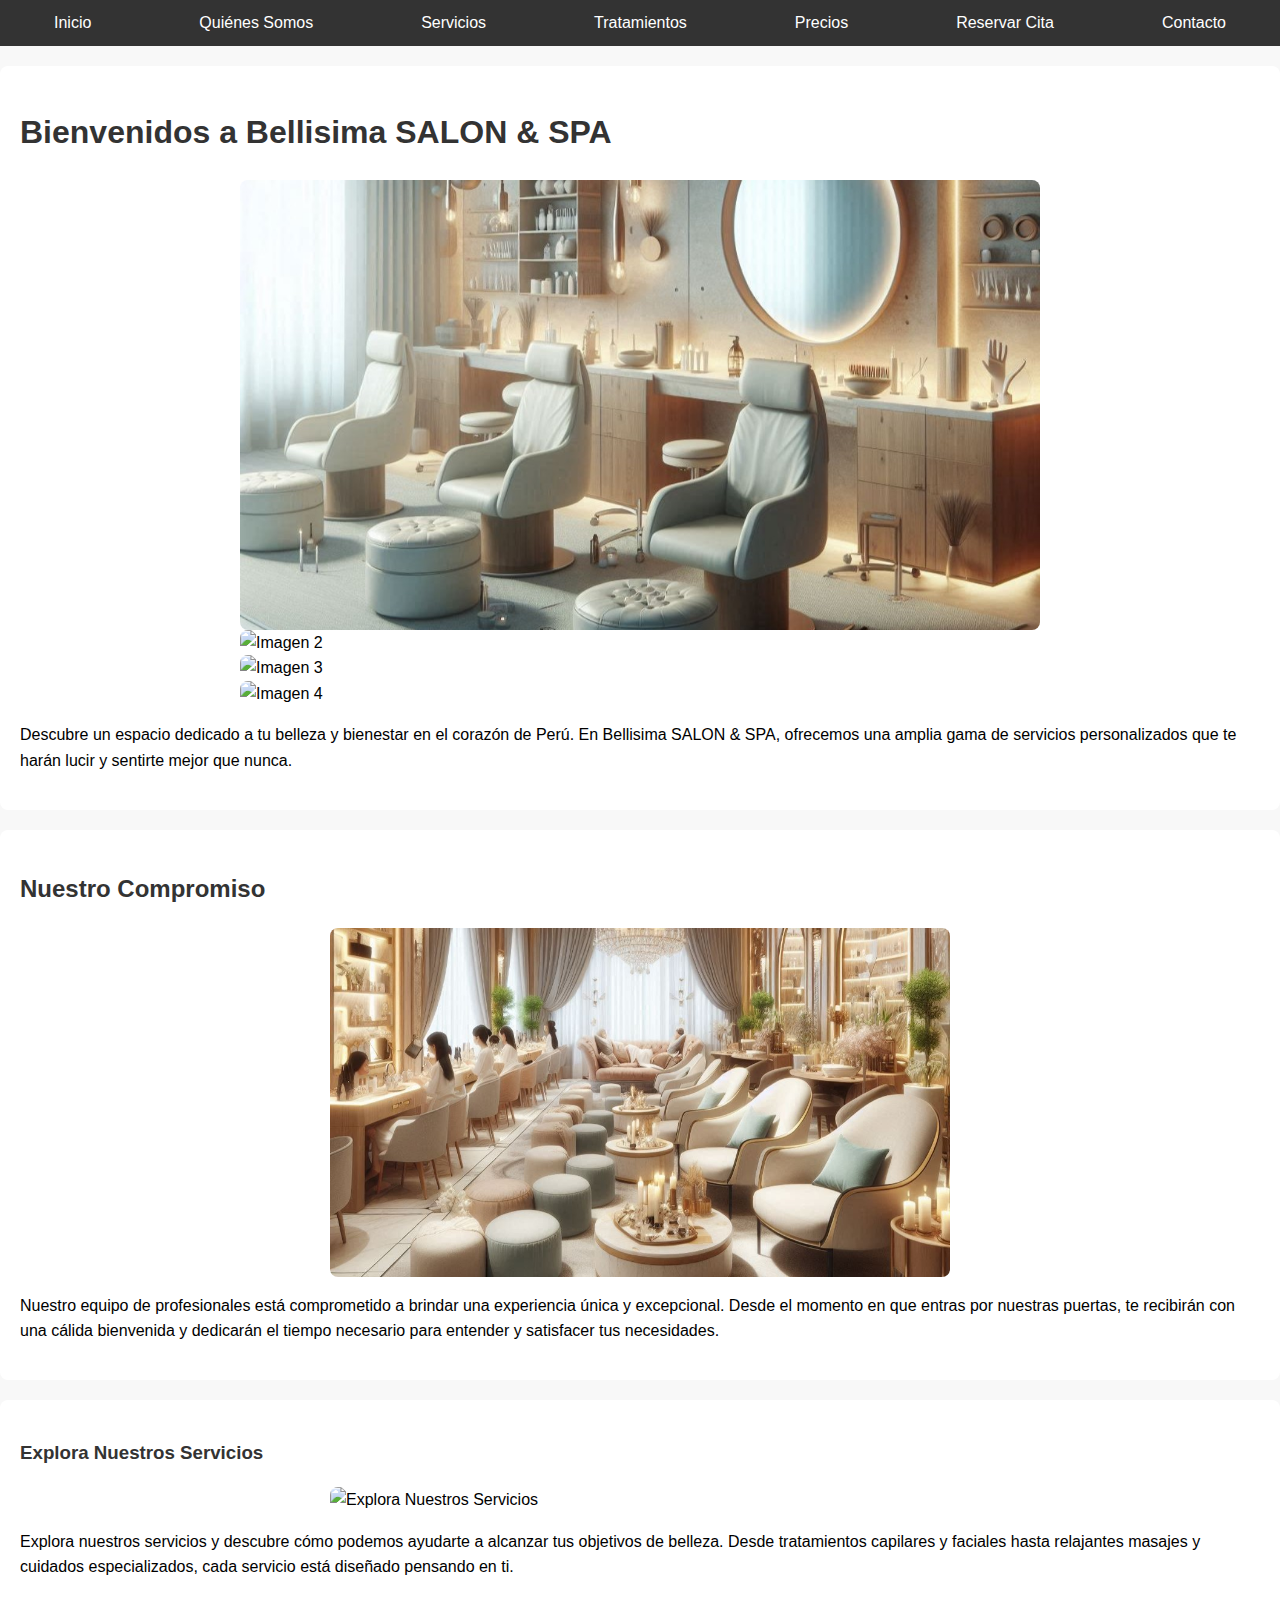
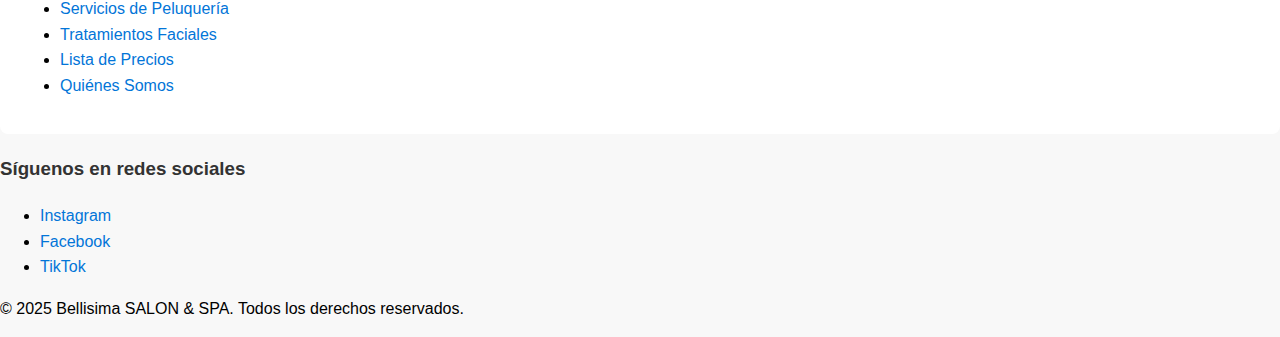
==== index.html @ 860e4c77 "Ajustes" ====
<!DOCTYPE html>
<html lang="es">
<head>
    <meta charset="UTF-8">
    <meta name="viewport" content="width=device-width, initial-scale=1.0">
    <title>Bienvenida - Bellisima SALON & SPA</title>
    <link rel="stylesheet" href="styles/style.css">
    <!-- Slick Carousel CSS -->
    <link rel="stylesheet" type="text/css" href="https://cdnjs.cloudflare.com/ajax/libs/slick-carousel/1.8.1/slick.min.css"/>
    <link rel="stylesheet" type="text/css" href="https://cdnjs.cloudflare.com/ajax/libs/slick-carousel/1.8.1/slick-theme.min.css"/>
</head>
<body>
    <!-- Botón al inicio -->
    <button onclick="topFunction()" id="topButton">&#8679; Volver al inicio</button>

    <!-- Navegación -->
    <nav>
        <ul>
            <li><a href="inicio.html">Inicio</a></li>
            <li><a href="nosotros.html">Quiénes Somos</a></li>
            <li><a href="servicios.html">Servicios</a></li>
            <li><a href="tratamientos.html">Tratamientos</a></li>
            <li><a href="precios.html">Precios</a></li>
            <li><a href="citas.html">Reservar Cita</a></li>
            <li><a href="contacto.html">Contacto</a></li>
        </ul>
    </nav>

    <!-- Sección de bienvenida -->
    <section id="bienvenida">
        <h1>Bienvenidos a Bellisima SALON & SPA</h1>
        <div class="carousel">
            <div><img src="images/carrusel1.jpg" alt="Imagen 1"></div>
            <div><img src="images/carrusel2.jpg" alt="Imagen 2"></div>
            <div><img src="images/carrusel3.jpg" alt="Imagen 3"></div>
            <div><img src="images/carrusel4.jpg" alt="Imagen 4"></div>
        </div>
        <p>Descubre un espacio dedicado a tu belleza y bienestar en el corazón de Perú. En Bellisima SALON & SPA, ofrecemos una amplia gama de servicios personalizados que te harán lucir y sentirte mejor que nunca.</p>
    </section>

    <!-- Sección de presentación -->
    <section id="presentacion">
        <h2>Nuestro Compromiso</h2>
        <img src="images/presentacion.jpg" alt="Compromiso Bellisima SALON & SPA">
        <p>Nuestro equipo de profesionales está comprometido a brindar una experiencia única y excepcional. Desde el momento en que entras por nuestras puertas, te recibirán con una cálida bienvenida y dedicarán el tiempo necesario para entender y satisfacer tus necesidades.</p>
    </section>

    <!-- Sección de exploración -->
    <section id="exploracion">
        <h3>Explora Nuestros Servicios</h3>
        <img src="/images/exploracion.jpg" alt="Explora Nuestros Servicios">
        <p>Explora nuestros servicios y descubre cómo podemos ayudarte a alcanzar tus objetivos de belleza. Desde tratamientos capilares y faciales hasta relajantes masajes y cuidados especializados, cada servicio está diseñado pensando en ti.</p>
        <ul>
            <li><a href="servicios.html">Servicios de Peluquería</a></li>
            <li><a href="tratamientos.html">Tratamientos Faciales</a></li>
            <li><a href="precios.html">Lista de Precios</a></li>
            <li><a href="nosotros.html">Quiénes Somos</a></li>
        </ul>
    </section>

    <!-- Pie de página -->
    <footer>
        <h3>Síguenos en redes sociales</h3>
        <ul>
            <li><a href="#">Instagram</a></li>
            <li><a href="#">Facebook</a></li>
            <li><a href="#">TikTok</a></li>
        </ul>
        <p>&copy; 2025 Bellisima SALON & SPA. Todos los derechos reservados.</p>
    </footer>

    <!-- Slick Carousel JavaScript -->
    <script src="https://cdnjs.cloudflare.com/ajax/libs/jquery/3.6.0/jquery.min.js"></script>
    <script src="https://cdnjs.cloudflare.com/ajax/libs/slick-carousel/1.8.1/slick.min.js"></script>

    <script>
        $(document).ready(function(){
            $('.carousel').slick({
                autoplay: true,
                autoplaySpeed: 2000,
                dots: true,
            });
        });
        
        // Función para volver al inicio
        var topButton = document.getElementById("topButton");

        window.onscroll = function() {scrollFunction()};

        function scrollFunction() {
            if (document.body.scrollTop > 500 || document.documentElement.scrollTop > 500) {
                topButton.style.display = "block";
            } else {
                topButton.style.display = "none";
            }
        }

        function topFunction() {
            document.body.scrollTop = 0;
            document.documentElement.scrollTop = 0;
        }
    </script>
</body>
</html>
---- styles/style.css ----
/* Estilos básicos */
body {
    font-family: Arial, sans-serif;
    line-height: 1.6;
    margin: 0;
    padding: 0;
    background: #f8f8f8;
}

h1, h2, h3 {
    color: #333;
}

a {
    color: #0275d8;
    text-decoration: none;
}

a:hover {
    text-decoration: underline;
}

nav ul {
    list-style: none;
    padding: 0;
    margin: 0;
    display: flex;
    justify-content: space-around;
    background: #333;
    color: #fff;
}

nav ul li {
    padding: 10px;
}

nav ul li a {
    color: #fff;
}

/* Estilos para las secciones */
section {
    padding: 20px;
    margin: 20px 0;
    background: #fff;
    border-radius: 8px;
}

/* Estilos para las imágenes */
section img {
    width: 100%;
    height: auto;
    border-radius: 8px;
    display: block;
    margin-left: auto;
    margin-right: auto;
}

/* Estilos para botones */
button {
    background: #0275d8;
    color: #fff;
    border: none;
    padding: 10px 20px;
    border-radius: 5px;
    cursor: pointer;
}

button:hover {
    background: #025aa5;
}

/* Botón para volver al inicio */
#topButton {
    display: none;
    position: fixed;
    bottom: 30px;
    right: 30px;
    z-index: 99;
    font-size: 18px;
    border: none;
    outline: none;
    background-color: #333;
    color: white;
    cursor: pointer;
    padding: 15px;
    border-radius: 4px;
}

.carousel img {
    max-width: 800px; 
    width: 100%;
    height: auto;
    display: block;
    margin-left: auto;
    margin-right: auto;
}


img {
    max-width: 50%;
    height: auto;
    height: auto;
    display: block;
    margin-left: auto;
    margin-right: auto;
}


/* Responsivo */
@media (max-width: 768px) {
    nav ul {
        flex-direction: column;
        text-align: center;
    }

    section {
        padding: 10px;
    }

    .img-pequena {
        width: 100%; 
        max-width: 300px; 
        height: auto;
        display: block;
        margin-left: auto;
        margin-right: auto;
    }    
    .img-mediana {
        width: 100%; 
        max-width: 500px; 
        height: auto;
        display: block;
        margin-left: auto;
        margin-right: auto;
    }
    
    .img-grande {
        width: 100%; 
        max-width: 800px; 
        display: block;
        margin-left: auto;
        margin-right: auto;
    }
    
}
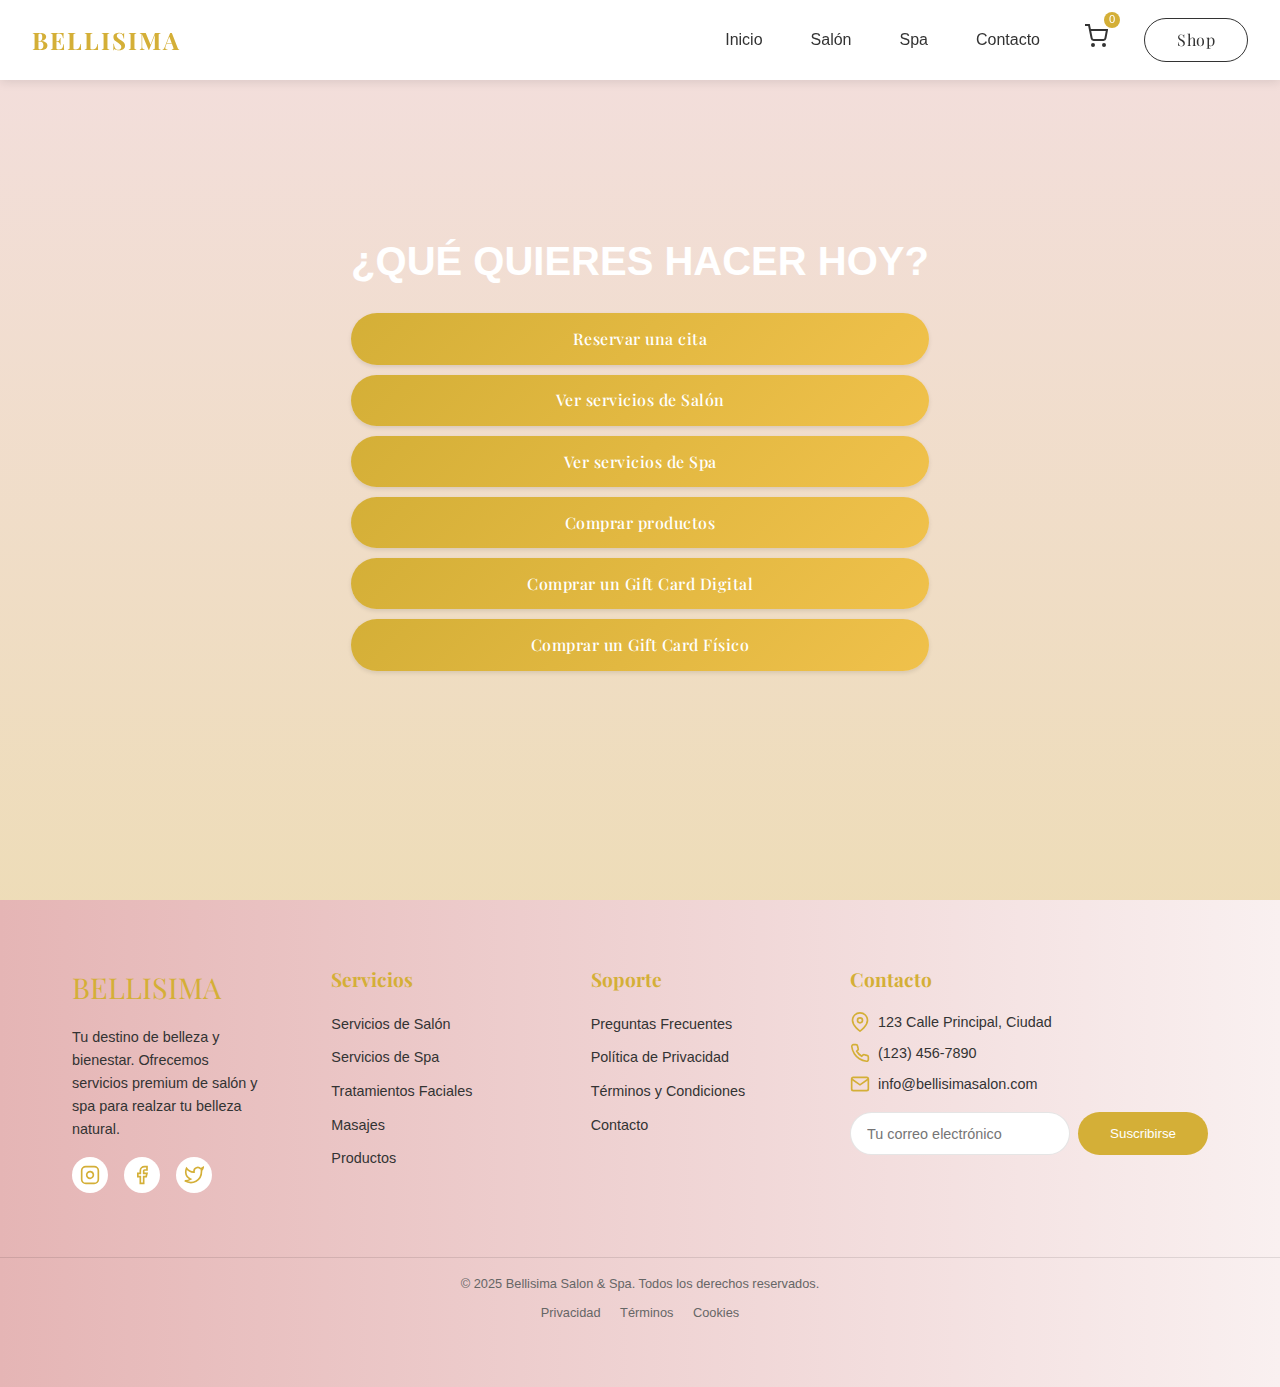
==== commit b354c00f: "Actualizacion y Estilos" ====
--- a/index.html
+++ b/index.html
@@ -3,102 +3,236 @@
 <head>
     <meta charset="UTF-8">
     <meta name="viewport" content="width=device-width, initial-scale=1.0">
-    <title>Bienvenida - Bellisima SALON & SPA</title>
-    <link rel="stylesheet" href="styles/style.css">
-    <!-- Slick Carousel CSS -->
-    <link rel="stylesheet" type="text/css" href="https://cdnjs.cloudflare.com/ajax/libs/slick-carousel/1.8.1/slick.min.css"/>
-    <link rel="stylesheet" type="text/css" href="https://cdnjs.cloudflare.com/ajax/libs/slick-carousel/1.8.1/slick-theme.min.css"/>
+    <meta name="description" content="Bellisima Salon & Spa - Tu destino de belleza y relajación. Servicios de peluquería, tratamientos faciales, masajes y más.">
+    <meta name="keywords" content="salon, spa, belleza, peluquería, masajes, tratamientos faciales, bienestar">
+    <meta name="author" content="Bellisima Salon & Spa">
+    
+    <title>Bellisima SALON & SPA - Tu destino de belleza y bienestar</title>
+    
+    <!-- Precargar fuentes críticas -->
+    <link rel="preconnect" href="https://fonts.googleapis.com">
+    <link rel="preconnect" href="https://fonts.gstatic.com" crossorigin>
+    <link href="https://fonts.googleapis.com/css2?family=Playfair+Display:wght@400;500;700&display=swap" rel="stylesheet">
+    
+    <!-- Favicon -->
+    <link rel="icon" type="image/png" sizes="32x32" href="assets/images/favicon-32x32.png">
+    <link rel="icon" type="image/png" sizes="16x16" href="assets/images/favicon-16x16.png">
+    
+    <!-- Estilos principales -->
+    <link rel="stylesheet" href="css/main.css">
+    
+    <!-- Estilos de componentes -->
+    <link rel="stylesheet" href="css/components/navigation.css">
+    <link rel="stylesheet" href="css/components/buttons.css">
+    <link rel="stylesheet" href="css/components/cards.css">
+    <link rel="stylesheet" href="css/components/footer.css">
+    
+    <!-- Open Graph tags para redes sociales -->
+    <meta property="og:title" content="Bellisima SALON & SPA">
+    <meta property="og:description" content="Tu destino de belleza y relajación. Servicios premium de salón y spa.">
+    <meta property="og:image" content="assets/images/og-image.jpg">
+    <meta property="og:url" content="https://bellisimasalon.com">
 </head>
+
 <body>
-    <!-- Botón al inicio -->
-    <button onclick="topFunction()" id="topButton">&#8679; Volver al inicio</button>
-
-    <!-- Navegación -->
-    <nav>
-        <ul>
-            <li><a href="inicio.html">Inicio</a></li>
-            <li><a href="nosotros.html">Quiénes Somos</a></li>
-            <li><a href="servicios.html">Servicios</a></li>
-            <li><a href="tratamientos.html">Tratamientos</a></li>
-            <li><a href="precios.html">Precios</a></li>
-            <li><a href="citas.html">Reservar Cita</a></li>
-            <li><a href="contacto.html">Contacto</a></li>
-        </ul>
-    </nav>
-
-    <!-- Sección de bienvenida -->
-    <section id="bienvenida">
-        <h1>Bienvenidos a Bellisima SALON & SPA</h1>
-        <div class="carousel">
-            <div><img src="images/carrusel1.jpg" alt="Imagen 1"></div>
-            <div><img src="images/carrusel2.jpg" alt="Imagen 2"></div>
-            <div><img src="images/carrusel3.jpg" alt="Imagen 3"></div>
-            <div><img src="images/carrusel4.jpg" alt="Imagen 4"></div>
-        </div>
-        <p>Descubre un espacio dedicado a tu belleza y bienestar en el corazón de Perú. En Bellisima SALON & SPA, ofrecemos una amplia gama de servicios personalizados que te harán lucir y sentirte mejor que nunca.</p>
-    </section>
-
-    <!-- Sección de presentación -->
-    <section id="presentacion">
-        <h2>Nuestro Compromiso</h2>
-        <img src="images/presentacion.jpg" alt="Compromiso Bellisima SALON & SPA">
-        <p>Nuestro equipo de profesionales está comprometido a brindar una experiencia única y excepcional. Desde el momento en que entras por nuestras puertas, te recibirán con una cálida bienvenida y dedicarán el tiempo necesario para entender y satisfacer tus necesidades.</p>
-    </section>
-
-    <!-- Sección de exploración -->
-    <section id="exploracion">
-        <h3>Explora Nuestros Servicios</h3>
-        <img src="/images/exploracion.jpg" alt="Explora Nuestros Servicios">
-        <p>Explora nuestros servicios y descubre cómo podemos ayudarte a alcanzar tus objetivos de belleza. Desde tratamientos capilares y faciales hasta relajantes masajes y cuidados especializados, cada servicio está diseñado pensando en ti.</p>
-        <ul>
-            <li><a href="servicios.html">Servicios de Peluquería</a></li>
-            <li><a href="tratamientos.html">Tratamientos Faciales</a></li>
-            <li><a href="precios.html">Lista de Precios</a></li>
-            <li><a href="nosotros.html">Quiénes Somos</a></li>
-        </ul>
-    </section>
-
-    <!-- Pie de página -->
-    <footer>
-        <h3>Síguenos en redes sociales</h3>
-        <ul>
-            <li><a href="#">Instagram</a></li>
-            <li><a href="#">Facebook</a></li>
-            <li><a href="#">TikTok</a></li>
-        </ul>
-        <p>&copy; 2025 Bellisima SALON & SPA. Todos los derechos reservados.</p>
+    <!-- Header y Navegación -->
+    <header>
+        <nav class="nav" aria-label="Navegación principal">
+            <a href="assets/img/logo.jpg" class="logo" aria-label="Bellisima - Ir al inicio">BELLISIMA</a>
+            
+            <!-- Navegación Desktop -->
+            <div class="desktop-nav">
+                <div class="nav-links">
+                    <a href="inicio.html" aria-current="page">Inicio</a>
+                    <a href="salon.html">Salón</a>
+                    <a href="spa.html">Spa</a>
+                    <a href="contacto.html">Contacto</a>
+                </div>
+                
+                <!-- Carrito -->
+                <div class="cart-icon" role="button" aria-label="Carrito de compras">
+                    <svg width="24" height="24" viewBox="0 0 24 24" fill="none" stroke="currentColor" stroke-width="2" aria-hidden="true">
+                        <path d="M9 20a1 1 0 1 0 0 2 1 1 0 0 0 0-2zM20 20a1 1 0 1 0 0 2 1 1 0 0 0 0-2z"></path>
+                        <path d="M1 1h4l2.68 13.39a2 2 0 0 0 2 1.61h9.72a2 2 0 0 0 2-1.61L23 6H6"></path>
+                    </svg>
+                    <span class="cart-badge" aria-label="Cantidad de items en el carrito">0</span>
+                </div>
+                <a href="#" class="shop-button">Shop</a>
+            </div>
+
+            <!-- Navegación Mobile -->
+            <div class="cart-container">
+                <div class="cart-icon" role="button" aria-label="Carrito de compras móvil">
+                    <svg width="24" height="24" viewBox="0 0 24 24" fill="none" stroke="currentColor" stroke-width="2" aria-hidden="true">
+                        <path d="M9 20a1 1 0 1 0 0 2 1 1 0 0 0 0-2zM20 20a1 1 0 1 0 0 2 1 1 0 0 0 0-2z"></path>
+                        <path d="M1 1h4l2.68 13.39a2 2 0 0 0 2 1.61h9.72a2 2 0 0 0 2-1.61L23 6H6"></path>
+                    </svg>
+                    <span class="cart-badge" aria-label="Cantidad de items en el carrito móvil">0</span>
+                </div>
+                <button class="menu-toggle" aria-label="Abrir menú de navegación">
+                    <svg width="24" height="24" viewBox="0 0 24 24" fill="none" stroke="currentColor" stroke-width="2" aria-hidden="true">
+                        <line x1="3" y1="12" x2="21" y2="12"></line>
+                        <line x1="3" y1="6" x2="21" y2="6"></line>
+                        <line x1="3" y1="18" x2="21" y2="18"></line>
+                    </svg>
+                </button>
+            </div>
+        </nav>
+    </header>
+
+    <!-- Menú lateral móvil -->
+    <aside class="sidebar" aria-label="Menú móvil">
+        <div class="sidebar-header">
+            <a href="assets/img/logo.jpg" class="logo" aria-label="Bellisima - Ir al inicio">BELLISIMA</a>
+            <button class="close-button" aria-label="Cerrar menú">×</button>
+        </div>
+        <div class="sidebar-links">
+            <a href="inicio.html" class="active">Inicio</a>
+            <a href="salon.html">Salón</a>
+            <a href="spa.html">Spa</a>
+            <a href="contacto.html">Contacto</a>
+            <a href="#" class="shop-button">Shop</a>
+        </div>
+        <div class="legal-links">
+            <a href="#" rel="nofollow">Términos y condiciones</a>
+            <a href="#" rel="nofollow">Política de privacidad</a>
+        </div>
+    </aside>
+
+    <!-- Overlay para menú móvil -->
+    <div class="overlay" aria-hidden="true"></div>
+
+    <!-- Sección Hero con Video -->
+    <div class="hero" aria-label="Sección principal">
+                <video autoplay muted loop playsinline aria-hidden="true">
+                <source src="assets/videos/background.mp4" type="video/mp4">
+                <source src="assets/videos/background.mp4" type="video/webm">
+                <!-- Mensaje de fallback -->
+                <p>Tu navegador no soporta videos HTML5.</p>
+            </video>
+            
+            <div class="hero-content">
+                <h1 class="hero-title">¿QUÉ QUIERES HACER HOY?</h1>
+                <div class="action-buttons">
+                    <a href="citas.html" class="action-button">Reservar una cita</a>
+                    <a href="servicios.html" class="action-button">Ver servicios de Salón</a>
+                    <a href="servicios.html" class="action-button">Ver servicios de Spa</a>
+                    <a href="#" class="action-button">Comprar productos</a>
+                    <a href="#" class="action-button">Comprar un Gift Card Digital</a>
+                    <a href="#" class="action-button">Comprar un Gift Card Físico</a>
+                </div>
+            </div>
+    </div>
+    
+
+    <!-- Footer -->
+    <footer class="footer">
+        <div class="footer-container">
+            <!-- Sección de marca -->
+            <div class="footer-brand">
+                <a href="/" class="footer-logo">BELLISIMA</a>
+                <p class="footer-description">
+                    Tu destino de belleza y bienestar. Ofrecemos servicios premium de salón y spa para realzar tu belleza natural.
+                </p>
+                <div class="social-links">
+                    <a href="#" class="social-link" aria-label="Síguenos en Instagram">
+                        <svg width="20" height="20" viewBox="0 0 24 24" fill="none" stroke="currentColor" stroke-width="2">
+                            <rect x="2" y="2" width="20" height="20" rx="5" ry="5"></rect>
+                            <path d="M16 11.37A4 4 0 1 1 12.63 8 4 4 0 0 1 16 11.37z"></path>
+                            <line x1="17.5" y1="6.5" x2="17.51" y2="6.5"></line>
+                        </svg>
+                    </a>
+                    <a href="#" class="social-link" aria-label="Síguenos en Facebook">
+                        <svg width="20" height="20" viewBox="0 0 24 24" fill="none" stroke="currentColor" stroke-width="2">
+                            <path d="M18 2h-3a5 5 0 0 0-5 5v3H7v4h3v8h4v-8h3l1-4h-4V7a1 1 0 0 1 1-1h3z"></path>
+                        </svg>
+                    </a>
+                    <a href="#" class="social-link" aria-label="Síguenos en Twitter">
+                        <svg width="20" height="20" viewBox="0 0 24 24" fill="none" stroke="currentColor" stroke-width="2">
+                            <path d="M23 3a10.9 10.9 0 0 1-3.14 1.53 4.48 4.48 0 0 0-7.86 3v1A10.66 10.66 0 0 1 3 4s-4 9 5 13a11.64 11.64 0 0 1-7 2c9 5 20 0 20-11.5a4.5 4.5 0 0 0-.08-.83A7.72 7.72 0 0 0 23 3z"></path>
+                        </svg>
+                    </a>
+                </div>
+            </div>
+
+            <!-- Sección de servicios -->
+            <div class="footer-section">
+                <h3 class="footer-title">Servicios</h3>
+                <ul class="footer-links">
+                    <li><a href="#">Servicios de Salón</a></li>
+                    <li><a href="#">Servicios de Spa</a></li>
+                    <li><a href="#">Tratamientos Faciales</a></li>
+                    <li><a href="#">Masajes</a></li>
+                    <li><a href="#">Productos</a></li>
+                </ul>
+            </div>
+
+            <!-- Sección de soporte -->
+            <div class="footer-section">
+                <h3 class="footer-title">Soporte</h3>
+                <ul class="footer-links">
+                    <li><a href="#">Preguntas Frecuentes</a></li>
+                    <li><a href="#">Política de Privacidad</a></li>
+                    <li><a href="#">Términos y Condiciones</a></li>
+                    <li><a href="#">Contacto</a></li>
+                </ul>
+            </div>
+
+            <!-- Sección de contacto -->
+            <div class="footer-section">
+                <h3 class="footer-title">Contacto</h3>
+                <ul class="contact-info">
+                    <li>
+                        <svg width="20" height="20" viewBox="0 0 24 24" fill="none" stroke="currentColor" stroke-width="2">
+                            <path d="M21 10c0 7-9 13-9 13s-9-6-9-13a9 9 0 0 1 18 0z"></path>
+                            <circle cx="12" cy="10" r="3"></circle>
+                        </svg>
+                        123 Calle Principal, Ciudad
+                    </li>
+                    <li>
+                        <svg width="20" height="20" viewBox="0 0 24 24" fill="none" stroke="currentColor" stroke-width="2">
+                            <path d="M22 16.92v3a2 2 0 0 1-2.18 2 19.79 19.79 0 0 1-8.63-3.07 19.5 19.5 0 0 1-6-6 19.79 19.79 0 0 1-3.07-8.67A2 2 0 0 1 4.11 2h3a2 2 0 0 1 2 1.72 12.84 12.84 0 0 0 .7 2.81 2 2 0 0 1-.45 2.11L8.09 9.91a16 16 0 0 0 6 6l1.27-1.27a2 2 0 0 1 2.11-.45 12.84 12.84 0 0 0 2.81.7A2 2 0 0 1 22 16.92z"></path>
+                        </svg>
+                        (123) 456-7890
+                    </li>
+                    <li>
+                        <svg width="20" height="20" viewBox="0 0 24 24" fill="none" stroke="currentColor" stroke-width="2">
+                            <path d="M4 4h16c1.1 0 2 .9 2 2v12c0 1.1-.9 2-2 2H4c-1.1 0-2-.9-2-2V6c0-1.1.9-2 2-2z"></path>
+                            <polyline points="22,6 12,13 2,6"></polyline>
+                        </svg>
+                        info@bellisimasalon.com
+                    </li>
+                </ul>
+                
+                <!-- Newsletter -->
+                <div class="newsletter-form">
+                    <input type="email" class="newsletter-input" placeholder="Tu correo electrónico">
+                    <button class="newsletter-button">Suscribirse</button>
+                </div>
+            </div>
+        </div>
+
+        <!-- Footer inferior -->
+        <div class="footer-bottom">
+            <p>&copy; 2025 Bellisima Salon & Spa. Todos los derechos reservados.</p>
+            <div class="footer-bottom-links">
+                <a href="#">Privacidad</a>
+                <a href="#">Términos</a>
+                <a href="#">Cookies</a>
+            </div>
+        </div>
     </footer>
 
-    <!-- Slick Carousel JavaScript -->
-    <script src="https://cdnjs.cloudflare.com/ajax/libs/jquery/3.6.0/jquery.min.js"></script>
-    <script src="https://cdnjs.cloudflare.com/ajax/libs/slick-carousel/1.8.1/slick.min.js"></script>
-
+    <!-- Script principal -->
+    <script src="js/main.js" defer></script>
+
+    <!-- Script de Google Analytics (opcional) -->
+    <script async src="https://www.googletagmanager.com/gtag/js?id=G-XXXXXXXXXX"></script>
     <script>
-        $(document).ready(function(){
-            $('.carousel').slick({
-                autoplay: true,
-                autoplaySpeed: 2000,
-                dots: true,
-            });
-        });
-        
-        // Función para volver al inicio
-        var topButton = document.getElementById("topButton");
-
-        window.onscroll = function() {scrollFunction()};
-
-        function scrollFunction() {
-            if (document.body.scrollTop > 500 || document.documentElement.scrollTop > 500) {
-                topButton.style.display = "block";
-            } else {
-                topButton.style.display = "none";
-            }
-        }
-
-        function topFunction() {
-            document.body.scrollTop = 0;
-            document.documentElement.scrollTop = 0;
-        }
+        window.dataLayer = window.dataLayer || [];
+        function gtag(){dataLayer.push(arguments);}
+        gtag('js', new Date());
+        gtag('config', 'G-XXXXXXXXXX');
     </script>
 </body>
-</html>
+</html>--- a/css/main.css
+++ b/css/main.css
@@ -0,0 +1,304 @@
+/* ==========================================================================
+   Variables globales y configuración base
+   ========================================================================== */
+
+/* Define las variables CSS globales */
+:root {
+    /* Paleta de colores basada en el logo */
+    --color-primary: #E5B5B5;    /* Rosa principal */
+    --color-secondary: #D4AF37;  /* Dorado */
+    --color-background: #F9F0F0; /* Fondo rosa suave */
+    --color-text: #333333;       /* Texto principal */
+    --color-text-light: #666666; /* Texto secundario */
+    --color-white: #FFFFFF;      /* Blanco */
+    
+    /* Espaciado */
+    --spacing-xs: 0.25rem; /* Espaciado extra pequeño */
+    --spacing-sm: 0.5rem;  /* Espaciado pequeño */
+    --spacing-md: 1rem;    /* Espaciado medio */
+    --spacing-lg: 2rem;    /* Espaciado grande */
+    --spacing-xl: 4rem;    /* Espaciado extra grande */
+
+    /* Sombras */
+    --shadow-sm: 0 2px 4px rgba(0, 0, 0, 0.1); /* Sombra pequeña */
+    --shadow-md: 0 4px 8px rgba(0, 0, 0, 0.12); /* Sombra media */
+    --shadow-lg: 0 8px 16px rgba(0, 0, 0, 0.15); /* Sombra grande */
+
+    /* Bordes */
+    --border-radius-sm: 4px; /* Radio de borde pequeño */
+    --border-radius-md: 8px; /* Radio de borde medio */
+    --border-radius-lg: 16px; /* Radio de borde grande */
+    --border-radius-full: 9999px; /* Radio de borde circular */
+}
+
+/* Reset y estilos base */
+* {
+    margin: 0; /* Elimina los márgenes por defecto */
+    padding: 0; /* Elimina el padding por defecto */
+    box-sizing: border-box; /* Incluye el padding y el borde en el tamaño del elemento */
+}
+
+html {
+    font-size: 16px; /* Tamaño de fuente base */
+    scroll-behavior: smooth; /* Desplazamiento suave */
+}
+
+body {
+    font-family: 'Playfair Display', serif; /* Fuente principal */
+    color: var(--color-text); /* Color de texto principal */
+    line-height: 1.6; /* Altura de línea */
+    background-color: var(--color-background); /* Color de fondo */
+    overflow-x: hidden; /* Oculta el desbordamiento horizontal */
+}
+
+/* ==========================================================================
+   Componentes de Navegación
+   ========================================================================== */
+
+/* Barra de navegación principal */
+.main-nav {
+    position: fixed; /* Fija la barra de navegación */
+    width: 100%; /* Ancho completo */
+    padding: var(--spacing-md) var(--spacing-lg); /* Espaciado interno */
+    background: rgba(255, 255, 255, 0.95); /* Fondo semi-transparente */
+    backdrop-filter: blur(10px); /* Efecto de desenfoque */
+    z-index: 1000; /* Asegura que esté por encima de otros elementos */
+    transition: transform 0.3s ease; /* Transición suave */
+}
+
+/* Estilos para el logo en la barra de navegación */
+.main-nav .logo {
+    font-size: 1.5rem; /* Tamaño de fuente */
+    font-weight: 700; /* Grosor de la fuente */
+    color: var(--color-secondary); /* Color del texto */
+    text-decoration: none; /* Sin subrayado */
+    letter-spacing: 2px; /* Espaciado entre letras */
+    transition: color 0.3s ease; /* Transición suave */
+}
+
+/* Cambia el color del logo al hacer hover */
+.main-nav .logo:hover {
+    color: var(--color-primary); /* Color rosa al hacer hover */
+}
+
+/* Estilos para los enlaces de navegación */
+.main-nav .nav-links a {
+    color: var(--color-text); /* Color de texto */
+    text-decoration: none; /* Sin subrayado */
+    font-weight: 500; /* Grosor de la fuente */
+    transition: color 0.3s ease; /* Transición suave */
+}
+
+/* Cambia el color de los enlaces al hacer hover */
+.main-nav .nav-links a:hover {
+    color: var(--color-secondary); /* Color dorado al hacer hover */
+}
+
+/* ==========================================================================
+   Componentes de Botones
+   ========================================================================== */
+
+/* Botón de acción principal */
+.action-button {
+    background: linear-gradient(135deg, var(--color-secondary), #F0C14B); /* Fondo con gradiente */
+    color: var(--color-white); /* Color del texto */
+    padding: 0.8rem 2rem; /* Espaciado interno */
+    border-radius: var(--border-radius-full); /* Bordes redondeados */
+    text-decoration: none; /* Sin subrayado */
+    font-weight: 500; /* Grosor de la fuente */
+    transition: transform 0.3s ease, box-shadow 0.3s ease; /* Transición suave */
+    border: none; /* Sin borde */
+    cursor: pointer; /* Cursor de puntero */
+    text-align: center; /* Centra el texto */
+    display: inline-block; /* Hace que el botón sea inline-block */
+}
+
+/* Efecto de levantar el botón al hacer hover */
+.action-button:hover {
+    transform: translateY(-2px); /* Levanta el botón */
+    box-shadow: var(--shadow-md); /* Añade sombra */
+}
+
+/* Botón secundario (shop) */
+.shop-button {
+    border: 1.5px solid var(--color-text); /* Borde */
+    padding: 0.5rem 2rem; /* Espaciado interno */
+    border-radius: var(--border-radius-full); /* Bordes redondeados */
+    text-decoration: none; /* Sin subrayado */
+    color: var(--color-text); /* Color del texto */
+    transition: all 0.3s ease; /* Transición suave */
+}
+
+/* Cambia el fondo y el color del texto al hacer hover */
+.shop-button:hover {
+    background: var(--color-text); /* Fondo oscuro */
+    color: var(--color-white); /* Texto blanco */
+}
+
+/* ==========================================================================
+   Hero Section
+   ========================================================================== */
+
+/* Sección hero con video de fondo */
+.hero {
+    width: 100%; /* Ancho completo */
+    height: 100vh; /* Altura completa de la ventana */
+    position: relative; /* Posición relativa */
+    overflow: hidden; /* Oculta el desbordamiento */
+    background: linear-gradient(
+        rgba(229, 181, 181, 0.3), /* Gradiente con transparencia */
+        rgba(212, 175, 55, 0.3)
+    );
+    display: flex; /* Usar flexbox para centrar */
+    justify-content: center; /* Centrar horizontalmente */
+    align-items: center; /* Centrar verticalmente */
+    text-align: center; /* Centrar el texto */
+}
+/* Video de fondo */
+.hero video {
+    position: absolute; /* Posición absoluta para el video */
+    top: 0;
+    left: 0;
+    width: 100%; /* Ancho completo */
+    height: 100%; /* Altura completa */
+    object-fit: cover; /* Cubrir todo el espacio */
+    z-index: 1; /* Asegurar que el video esté detrás del contenido */
+}
+
+/* Contenido del hero */
+.hero-content {
+    position: relative; /* Posición relativa para el contenido */
+    z-index: 2; /* Asegurar que el contenido esté sobre el video */
+}
+
+.hero-title {
+    color: white; /* Color del texto */
+    font-size: 2.5rem; /* Tamaño del texto */
+    margin-bottom: 20px; /* Espacio debajo del título */
+}
+
+/* Cambia la dirección de los botones a columna */
+.action-buttons {
+    display: flex;
+    flex-direction: column;
+    justify-content: center;
+    gap: 10px;
+}
+
+.action-button {
+    padding: 10px 20px; /* Espaciado interno */
+    background-color: rgba(255, 255, 255, 0.8); /* Fondo semi-transparente */
+    color: #333; /* Color del texto */
+    text-decoration: none; /* Sin subrayado */
+    border-radius: 5px; /* Bordes redondeados */
+    transition: background-color 0.3s ease; /* Transición suave */
+}
+
+.action-button:hover {
+    background-color: rgba(255, 255, 255, 1); /* Fondo más opaco al pasar el mouse */
+}
+/* ==========================================================================
+   Responsive Design
+   ========================================================================== */
+
+/* Ajustes para pantallas pequeñas (menos de 768px) */
+@media (max-width: 768px) {
+    .main-nav {
+        flex-direction: row; /* Dirección horizontal */
+        justify-content: space-between; /* Espacio entre elementos */
+    }
+
+    /* Oculta la navegación desktop en móviles */
+    .desktop-nav {
+        display: none;
+    }
+
+    /* Ajusta la posición del contenido del hero en móviles */
+    .hero-content {
+        right: 5%; /* Posición desde la derecha */
+        left: 5%; /* Posición desde la izquierda */
+    }
+
+    /* Reduce el tamaño del título en móviles */
+    .hero-title {
+        font-size: 2rem;
+    }
+
+    /* Cambia la dirección de los botones a columna en móviles */
+    .action-buttons {
+        display: flex;
+        flex-direction: column; /* Coloca los botones en vertical */
+        gap: 10px; /* Espacio entre botones */
+        margin-bottom: 10px;
+    }
+
+    /* Hace que los botones ocupen el ancho completo en móviles */
+    .action-button {
+        width: px;
+    }
+}
+
+/* ==========================================================================
+   Utilidades
+   ========================================================================== */
+
+/* Clase para ocultar elementos visualmente pero mantenerlos accesibles */
+.visually-hidden {
+    position: absolute; /* Posición absoluta */
+    width: 1px; /* Ancho mínimo */
+    height: 1px; /* Altura mínima */
+    padding: 0; /* Sin padding */
+    margin: -1px; /* Margen negativo */
+    overflow: hidden; /* Oculta el desbordamiento */
+    clip: rect(0, 0, 0, 0); /* Recorta el contenido */
+    border: 0; /* Sin borde */
+}
+
+/* ==========================================================================
+   Layout Base - Estilos compartidos entre páginas
+   ========================================================================== */
+
+/* Reseteo básico */
+* {
+    margin: 0; /* Elimina los márgenes por defecto */
+    padding: 0; /* Elimina el padding por defecto */
+    box-sizing: border-box; /* Incluye el padding y el borde en el tamaño del elemento */
+}
+
+body {
+    font-family: -apple-system, BlinkMacSystemFont, 'Segoe UI', Roboto, Oxygen, Ubuntu, Cantarell, sans-serif; /* Fuente alternativa */
+}
+
+/* Layout principal sin hero */
+.page-wrapper {
+    padding-top: 80px; /* Espaciado superior para la barra de navegación */
+    min-height: 100vh; /* Altura mínima de la ventana */
+    background: var(--color-background); /* Color de fondo */
+}
+
+/* Navegación principal */
+nav {
+    position: fixed; /* Fija la barra de navegación */
+    top: 0; /* Posición desde arriba */
+    width: 100%; /* Ancho completo */
+    height: 80px; /* Altura de la barra de navegación */
+    padding: 1rem 2rem; /* Espaciado interno */
+    background: white; /* Fondo blanco */
+    display: flex; /* Flexbox para alinear elementos */
+    justify-content: space-between; /* Espacio entre elementos */
+    align-items: center; /* Centra verticalmente los elementos */
+    z-index: 1000; /* Asegura que esté por encima de otros elementos */
+    box-shadow: 0 2px 10px rgba(0,0,0,0.1); /* Sombra ligera */
+}
+
+/* Ajustes responsive para pantallas pequeñas */
+@media (max-width: 768px) {
+    .page-wrapper {
+        padding-top: 60px; /* Espaciado superior reducido para móviles */
+    }
+    
+    nav {
+        height: 60px; /* Altura reducida para móviles */
+        padding: 1rem; /* Espaciado interno reducido */
+    }
+}--- a/css/components/navigation.css
+++ b/css/components/navigation.css
@@ -0,0 +1,233 @@
+/* ==========================================================================
+   Estilos de Navegación Desktop
+   ========================================================================== */
+
+/* Navegación Principal */
+.main-nav {
+    position: fixed; /* Fija la barra de navegación */
+    width: 100%; /* Ancho completo */
+    padding: var(--spacing-md) var(--spacing-lg); /* Espaciado interno */
+    background: rgba(255, 255, 255, 0.95); /* Fondo semi-transparente */
+    backdrop-filter: blur(10px); /* Efecto de desenfoque */
+    -webkit-backdrop-filter: blur(10px); /* Soporte para Safari */
+    z-index: 1000; /* Asegura que esté por encima de otros elementos */
+    transition: transform 0.3s ease; /* Transición suave */
+    display: flex; /* Flexbox para alinear elementos */
+    justify-content: space-between; /* Espacio entre elementos */
+    align-items: center; /* Centra verticalmente los elementos */
+    box-shadow: var(--shadow-sm); /* Sombra ligera */
+}
+
+/* Logo */
+.logo {
+    font-family: 'Playfair Display', serif; /* Fuente específica */
+    font-size: 1.5rem; /* Tamaño de fuente */
+    font-weight: 700; /* Grosor de la fuente */
+    color: var(--color-secondary); /* Color del texto */
+    text-decoration: none; /* Sin subrayado */
+    letter-spacing: 2px; /* Espaciado entre letras */
+    transition: color 0.3s ease; /* Transición suave */
+}
+
+.logo:hover {
+    color: var(--color-primary); /* Cambia el color al hacer hover */
+}
+
+/* Desktop Navigation */
+.desktop-nav {
+    display: flex; /* Flexbox para alinear elementos */
+    align-items: center; /* Centra verticalmente los elementos */
+    gap: var(--spacing-lg); /* Espacio entre elementos */
+}
+
+.nav-links {
+    display: flex; /* Flexbox para alinear elementos */
+    gap: var(--spacing-lg); /* Espacio entre elementos */
+    align-items: center; /* Centra verticalmente los elementos */
+}
+
+.nav-links a {
+    color: var(--color-text); /* Color de texto */
+    text-decoration: none; /* Sin subrayado */
+    font-weight: 500; /* Grosor de la fuente */
+    transition: color 0.3s ease; /* Transición suave */
+    padding: var(--spacing-xs) var(--spacing-sm); /* Espaciado interno */
+    border-radius: var(--border-radius-sm); /* Bordes redondeados */
+}
+
+.nav-links a:hover {
+    color: var(--color-secondary); /* Cambia el color al hacer hover */
+    background-color: rgba(212, 175, 55, 0.1); /* Fondo al hacer hover */
+}
+
+.nav-links a.active {
+    color: var(--color-secondary); /* Color del texto activo */
+    font-weight: 600; /* Grosor de la fuente activa */
+}
+
+/* Cart Icon para Desktop */
+.cart-icon {
+    position: relative; /* Posición relativa para el badge */
+    cursor: pointer; /* Cursor de puntero */
+    padding: var(--spacing-xs); /* Espaciado interno */
+}
+
+.cart-badge {
+    position: absolute; /* Posición absoluta para el badge */
+    top: -8px; /* Posición desde arriba */
+    right: -8px; /* Posición desde la derecha */
+    background: var(--color-secondary); /* Fondo del badge */
+    color: var(--color-white); /* Color del texto */
+    border-radius: 50%; /* Forma circular */
+    width: 16px; /* Ancho del badge */
+    height: 16px; /* Altura del badge */
+    font-size: 0.7rem; /* Tamaño de fuente pequeño */
+    display: flex; /* Flexbox para centrar el texto */
+    align-items: center; /* Centra verticalmente */
+    justify-content: center; /* Centra horizontalmente */
+}
+
+/* Elementos ocultos en desktop */
+.cart-container,
+.menu-toggle,
+.sidebar,
+.overlay {
+    display: none; /* Oculta elementos en desktop */
+}
+
+/* ==========================================================================
+   Estilos de Navegación Mobile
+   ========================================================================== */
+
+@media (max-width: 768px) {
+    /* Ajustes de navegación principal en móvil */
+    .main-nav {
+        padding: var(--spacing-sm); /* Espaciado interno reducido */
+    }
+
+    .logo {
+        font-size: 1.2rem; /* Tamaño de fuente reducido */
+    }
+
+    /* Ocultar elementos desktop */
+    .desktop-nav {
+        display: none; /* Oculta la navegación desktop */
+    }
+
+    /* Mostrar elementos mobile */
+    .cart-container {
+        display: flex; /* Muestra el contenedor del carrito */
+        align-items: center; /* Centra verticalmente los elementos */
+        gap: var(--spacing-md); /* Espacio entre elementos */
+    }
+
+    /* Botón de menú hamburguesa */
+    .menu-toggle {
+        display: block; /* Muestra el botón de menú */
+        border: none; /* Sin borde */
+        background: none; /* Sin fondo */
+        cursor: pointer; /* Cursor de puntero */
+        padding: var(--spacing-sm); /* Espaciado interno */
+        color: var(--color-text); /* Color del texto */
+    }
+
+    .menu-toggle svg {
+        width: 24px; /* Ancho del ícono */
+        height: 24px; /* Altura del ícono */
+        transition: transform 0.3s ease; /* Transición suave */
+    }
+
+    .menu-toggle:hover svg {
+        transform: scale(1.1); /* Efecto de escala al hacer hover */
+    }
+
+    /* Sidebar - Menú lateral móvil */
+    .sidebar {
+        display: flex; /* Muestra el menú lateral */
+        position: fixed; /* Fija el menú en la pantalla */
+        top: 0; /* Lo coloca en la parte superior */
+        left: -100%; /* Lo oculta fuera de la pantalla inicialmente */
+        width: 100%; /* Ancho completo */
+        max-width: 300px; /* Ancho máximo del menú */
+        height: 100vh; /* Altura completa de la ventana */
+        background: var(--color-white); /* Fondo blanco */
+        padding: var(--spacing-lg); /* Espaciado interno */
+        transition: left 0.3s ease; /* Transición suave al abrir/cerrar */
+        z-index: 2000; /* Asegura que esté por encima de otros elementos */
+        flex-direction: column; /* Organiza los elementos en columna */
+        box-shadow: 2px 0 10px rgba(0, 0, 0, 0.1); /* Sombra para dar profundidad */
+    }
+    
+    .sidebar.active {
+        left: 0; /* Muestra el menú lateral */
+    }
+    
+    /* Logo en el sidebar */
+    .sidebar .logo {
+        font-size: 1.8rem; /* Tamaño de fuente */
+        margin-bottom: var(--spacing-lg); /* Espaciado inferior */
+        color: var(--color-text); /* Color del texto */
+        text-align: center; /* Centra el texto */
+    }
+    
+    /* Links del Sidebar */
+    .sidebar-links {
+        display: flex; /* Flexbox para alinear elementos */
+        flex-direction: column; /* Organiza los elementos en columna */
+        gap: var(--spacing-md); /* Espacio entre elementos */
+        padding: var(--spacing-md) 0; /* Espaciado interno */
+    }
+
+    .sidebar-links a {
+        color: var(--color-text); /* Color de texto */
+        text-decoration: none; /* Sin subrayado */
+        font-size: 1rem; /* Tamaño de fuente */
+        padding: var(--spacing-sm) var(--spacing-md); /* Espaciado interno */
+        transition: all 0.3s ease; /* Transición suave */
+        border-radius: var(--border-radius-sm); /* Bordes redondeados */
+    }
+
+    /* Estilo especial para el enlace activo */
+    .sidebar-links a.active {
+        background-color: var(--color-primary); /* Fondo del enlace activo */
+        color: var(--color-white); /* Color del texto activo */
+    }
+
+    /* Estilo especial para el botón Shop */
+    .sidebar-links .shop-button {
+        border: 1px solid var(--color-text); /* Borde */
+        border-radius: var(--border-radius-full); /* Bordes redondeados */
+        text-align: center; /* Centra el texto */
+        margin-top: var(--spacing-md); /* Espaciado superior */
+        padding: var(--spacing-sm) var(--spacing-md); /* Espaciado interno */
+    }
+
+    /* Links legales */
+    .legal-links {
+        margin-top: auto; /* Coloca los enlaces legales al final */
+        display: flex; /* Flexbox para alinear elementos */
+        flex-direction: column; /* Organiza los elementos en columna */
+        gap: var(--spacing-sm); /* Espacio entre elementos */
+        padding: var(--spacing-md) 0; /* Espaciado interno */
+    }
+
+    .legal-links a {
+        color: var(--color-text); /* Color de texto */
+        text-decoration: none; /* Sin subrayado */
+        font-size: 0.9rem; /* Tamaño de fuente pequeño */
+        opacity: 0.7; /* Opacidad reducida */
+        text-align: center; /* Centra el texto */
+    }
+
+    /* Botón de cierre */
+    .close-button {
+        position: absolute; /* Posición absoluta */
+        top: var(--spacing-md); /* Posición desde arriba */
+        right: var(--spacing-md); /* Posición desde la derecha */
+        background: none; /* Sin fondo */
+        border: none; /* Sin borde */
+        font-size: 1.5rem; /* Tamaño de fuente */
+        cursor: pointer; /* Cursor de puntero */
+        color: var(--color-text); /* Color del texto */
+    }
+}--- a/css/components/buttons.css
+++ b/css/components/buttons.css
@@ -0,0 +1,141 @@
+/* ==========================================================================
+   Componente de Botones
+   ========================================================================== */
+
+/* Botón de acción principal */
+.action-button {
+    background: linear-gradient(135deg, var(--color-secondary), #F0C14B); /* Fondo con gradiente */
+    color: var(--color-white); /* Color del texto */
+    padding: 0.8rem 2rem; /* Espaciado interno */
+    border-radius: var(--border-radius-full); /* Bordes redondeados */
+    text-decoration: none; /* Sin subrayado */
+    font-weight: 500; /* Grosor de la fuente */
+    transition: all 0.3s ease; /* Transición suave */
+    border: none; /* Sin borde */
+    cursor: pointer; /* Cursor de puntero */
+    text-align: center; /* Centra el texto */
+    display: inline-block; /* Hace que el botón sea inline-block */
+    font-family: 'Playfair Display', serif; /* Fuente específica */
+    letter-spacing: 0.5px; /* Espaciado entre letras */
+    box-shadow: var(--shadow-sm); /* Sombra ligera */
+}
+
+.action-button:hover {
+    transform: translateY(-2px); /* Efecto de levantar al hacer hover */
+    box-shadow: var(--shadow-md); /* Sombra más pronunciada al hacer hover */
+    background: linear-gradient(135deg, #F0C14B, var(--color-secondary)); /* Cambia el gradiente al hacer hover */
+}
+
+.action-button:active {
+    transform: translateY(0); /* Restablece la posición al hacer clic */
+    box-shadow: var(--shadow-sm); /* Sombra ligera al hacer clic */
+}
+
+/* Botón secundario (shop) */
+.shop-button {
+    border: 1.5px solid var(--color-text); /* Borde */
+    padding: 0.5rem 2rem; /* Espaciado interno */
+    border-radius: var(--border-radius-full); /* Bordes redondeados */
+    text-decoration: none; /* Sin subrayado */
+    color: var(--color-text); /* Color del texto */
+    transition: all 0.3s ease; /* Transición suave */
+    background: transparent; /* Fondo transparente */
+    cursor: pointer; /* Cursor de puntero */
+    font-family: 'Playfair Display', serif; /* Fuente específica */
+    letter-spacing: 0.5px; /* Espaciado entre letras */
+}
+
+.shop-button:hover {
+    background: var(--color-text); /* Cambia el fondo al hacer hover */
+    color: var(--color-white); /* Cambia el color del texto al hacer hover */
+    transform: translateY(-1px); /* Efecto de levantar al hacer hover */
+    box-shadow: var(--shadow-sm); /* Sombra ligera al hacer hover */
+}
+
+.shop-button:active {
+    transform: translateY(0); /* Restablece la posición al hacer clic */
+    box-shadow: none; /* Sin sombra al hacer clic */
+}
+
+/* Botón de cierre */
+.close-button {
+    background: none; /* Sin fondo */
+    border: none; /* Sin borde */
+    font-size: 1.5rem; /* Tamaño de fuente */
+    cursor: pointer; /* Cursor de puntero */
+    padding: var(--spacing-xs); /* Espaciado interno */
+    color: var(--color-text); /* Color del texto */
+    transition: color 0.3s ease; /* Transición suave */
+    line-height: 1; /* Altura de línea */
+}
+
+.close-button:hover {
+    color: var(--color-secondary); /* Cambia el color al hacer hover */
+}
+
+/* Botón de menú */
+.menu-toggle {
+    background: none; /* Sin fondo */
+    border: none; /* Sin borde */
+    cursor: pointer; /* Cursor de puntero */
+    padding: var(--spacing-sm); /* Espaciado interno */
+    display: flex; /* Flexbox para alinear elementos */
+    align-items: center; /* Centra verticalmente los elementos */
+    justify-content: center; /* Centra horizontalmente los elementos */
+    transition: transform 0.3s ease; /* Transición suave */
+}
+
+.menu-toggle:hover {
+    transform: scale(1.1); /* Efecto de escala al hacer hover */
+}
+
+.menu-toggle:active {
+    transform: scale(0.95); /* Efecto de escala al hacer clic */
+}
+
+/* Variantes de tamaño */
+.button-sm {
+    padding: 0.5rem 1.5rem; /* Espaciado interno reducido */
+    font-size: 0.875rem; /* Tamaño de fuente pequeño */
+}
+
+.button-lg {
+    padding: 1rem 2.5rem; /* Espaciado interno grande */
+    font-size: 1.125rem; /* Tamaño de fuente grande */
+}
+
+/* Variantes de estilo */
+.button-outline {
+    background: transparent; /* Fondo transparente */
+    border: 2px solid var(--color-secondary); /* Borde */
+    color: var(--color-secondary); /* Color del texto */
+}
+
+.button-outline:hover {
+    background: var(--color-secondary); /* Cambia el fondo al hacer hover */
+    color: var(--color-white); /* Cambia el color del texto al hacer hover */
+}
+
+/* Estados de botón */
+.button-disabled {
+    opacity: 0.6; /* Opacidad reducida */
+    cursor: not-allowed; /* Cursor de no permitido */
+    pointer-events: none; /* Desactiva los eventos de clic */
+}
+
+/* Grupo de botones */
+.button-group {
+    display: flex; /* Flexbox para alinear elementos */
+    gap: var(--spacing-sm); /* Espacio entre elementos */
+}
+
+/* Responsive */
+@media (max-width: 768px) {
+    .button-group {
+        flex-direction: column; /* Coloca los botones en columna en móviles */
+    }
+
+    .action-button {
+        width: 100%; /* Ancho completo en móviles */
+    }
+}--- a/css/components/cards.css
+++ b/css/components/cards.css
@@ -0,0 +1,133 @@
+/* ==========================================================================
+   Componente de Tarjetas
+   ========================================================================== */
+
+/* Tarjeta base */
+.card {
+    background: var(--color-white); /* Fondo blanco */
+    border-radius: var(--border-radius-lg); /* Bordes redondeados */
+    padding: var(--spacing-lg); /* Espaciado interno */
+    box-shadow: var(--shadow-sm); /* Sombra ligera */
+    transition: all 0.3s ease; /* Transición suave para efectos hover */
+    overflow: hidden; /* Oculta el contenido que se desborda */
+}
+
+.card:hover {
+    transform: translateY(-5px); /* Efecto de levantar la tarjeta al hacer hover */
+    box-shadow: var(--shadow-md); /* Sombra más pronunciada al hacer hover */
+}
+
+/* Cabecera de tarjeta */
+.card-header {
+    margin-bottom: var(--spacing-md); /* Espaciado inferior */
+}
+
+.card-title {
+    font-family: 'Playfair Display', serif; /* Fuente específica */
+    font-size: 1.5rem; /* Tamaño de fuente */
+    color: var(--color-text); /* Color de texto */
+    margin-bottom: var(--spacing-xs); /* Espaciado inferior */
+}
+
+.card-subtitle {
+    color: var(--color-text-light); /* Color de texto más claro */
+    font-size: 0.9rem; /* Tamaño de fuente más pequeño */
+}
+
+/* Contenido de tarjeta */
+.card-content {
+    margin-bottom: var(--spacing-md); /* Espaciado inferior */
+}
+
+/* Imagen de tarjeta */
+.card-image {
+    width: 100%; /* Ancho completo */
+    height: 200px; /* Altura fija */
+    object-fit: cover; /* Ajusta la imagen para cubrir el espacio */
+    border-radius: var(--border-radius-md); /* Bordes redondeados */
+    margin-bottom: var(--spacing-md); /* Espaciado inferior */
+}
+
+/* Pie de tarjeta */
+.card-footer {
+    display: flex; /* Flexbox para alinear elementos */
+    justify-content: space-between; /* Espacio entre elementos */
+    align-items: center; /* Centra verticalmente los elementos */
+    padding-top: var(--spacing-md); /* Espaciado superior */
+    border-top: 1px solid rgba(0, 0, 0, 0.1); /* Borde superior */
+}
+
+/* Variantes de tarjeta */
+.card-service {
+    text-align: center; /* Centra el texto */
+    padding: var(--spacing-xl); /* Espaciado interno */
+}
+
+.card-service .card-icon {
+    width: 64px; /* Ancho del ícono */
+    height: 64px; /* Altura del ícono */
+    margin: 0 auto var(--spacing-md); /* Centra el ícono y añade espaciado inferior */
+    color: var(--color-secondary); /* Color del ícono */
+}
+
+.card-testimonial {
+    position: relative; /* Posición relativa para elementos internos */
+    padding-top: var(--spacing-xl); /* Espaciado superior */
+}
+
+.card-testimonial::before {
+    content: '"'; /* Añade comillas */
+    position: absolute; /* Posición absoluta */
+    top: var(--spacing-md); /* Posición desde arriba */
+    left: var(--spacing-md); /* Posición desde la izquierda */
+    font-size: 4rem; /* Tamaño de fuente grande */
+    color: var(--color-primary); /* Color de las comillas */
+    opacity: 0.2; /* Opacidad reducida */
+    font-family: 'Playfair Display', serif; /* Fuente específica */
+}
+
+/* Tarjeta de producto */
+.card-product {
+    position: relative; /* Posición relativa para elementos internos */
+}
+
+.card-product .card-badge {
+    position: absolute; /* Posición absoluta */
+    top: var(--spacing-md); /* Posición desde arriba */
+    right: var(--spacing-md); /* Posición desde la derecha */
+    background: var(--color-secondary); /* Fondo del badge */
+    color: var(--color-white); /* Color del texto */
+    padding: var(--spacing-xs) var(--spacing-sm); /* Espaciado interno */
+    border-radius: var(--border-radius-sm); /* Bordes redondeados */
+    font-size: 0.8rem; /* Tamaño de fuente pequeño */
+}
+
+.card-product .card-price {
+    font-size: 1.25rem; /* Tamaño de fuente */
+    color: var(--color-secondary); /* Color del texto */
+    font-weight: 600; /* Grosor de la fuente */
+}
+
+/* Grid de tarjetas */
+.card-grid {
+    display: grid; /* Usa CSS Grid */
+    grid-template-columns: repeat(auto-fit, minmax(280px, 1fr)); /* Columnas responsivas */
+    gap: var(--spacing-lg); /* Espacio entre tarjetas */
+    padding: var(--spacing-md); /* Espaciado interno */
+}
+
+/* Responsive */
+@media (max-width: 768px) {
+    .card {
+        padding: var(--spacing-md); /* Espaciado interno reducido en móviles */
+    }
+
+    .card-service {
+        padding: var(--spacing-lg); /* Espaciado interno reducido en móviles */
+    }
+
+    .card-grid {
+        grid-template-columns: 1fr; /* Una sola columna en móviles */
+        gap: var(--spacing-md); /* Espacio entre tarjetas reducido */
+    }
+}--- a/css/components/footer.css
+++ b/css/components/footer.css
@@ -0,0 +1,206 @@
+/* ==========================================================================
+   Componente de Footer
+   ========================================================================== */
+
+   .footer {
+    background: linear-gradient(to right, var(--color-primary), #F9F0F0); /* Fondo con gradiente */
+    padding: var(--spacing-xl) 0; /* Espaciado superior e inferior */
+    color: var(--color-text); /* Color de texto */
+    margin-top: auto; /* Asegura que el footer esté al final de la página */
+}
+
+/* Contenedor principal del footer */
+.footer-container {
+    max-width: 1200px; /* Ancho máximo */
+    margin: 0 auto; /* Centra el contenedor */
+    padding: 0 var(--spacing-lg); /* Espaciado interno */
+    display: grid; /* Usa CSS Grid */
+    grid-template-columns: repeat(4, 1fr); /* 4 columnas */
+    gap: var(--spacing-xl); /* Espacio entre columnas */
+}
+
+/* Sección del logo */
+.footer-brand {
+    grid-column: span 1; /* Ocupa una columna */
+}
+
+.footer-logo {
+    font-family: 'Playfair Display', serif; /* Fuente específica */
+    font-size: 1.8rem; /* Tamaño de fuente */
+    color: var(--color-secondary); /* Color del texto */
+    margin-bottom: var(--spacing-md); /* Espaciado inferior */
+    display: block; /* Hace que el logo sea un bloque */
+    text-decoration: none; /* Sin subrayado */
+}
+
+.footer-description {
+    color: var(--color-text); /* Color de texto */
+    font-size: 0.9rem; /* Tamaño de fuente pequeño */
+    line-height: 1.6; /* Altura de línea */
+    margin-bottom: var(--spacing-md); /* Espaciado inferior */
+}
+
+/* Secciones de enlaces */
+.footer-section {
+    grid-column: span 1; /* Ocupa una columna */
+}
+
+.footer-title {
+    color: var(--color-secondary); /* Color del texto */
+    font-size: 1.2rem; /* Tamaño de fuente */
+    margin-bottom: var(--spacing-md); /* Espaciado inferior */
+    font-family: 'Playfair Display', serif; /* Fuente específica */
+}
+
+.footer-links {
+    list-style: none; /* Sin viñetas */
+    padding: 0; /* Sin padding */
+}
+
+.footer-links li {
+    margin-bottom: var(--spacing-sm); /* Espaciado inferior */
+}
+
+.footer-links a {
+    color: var(--color-text); /* Color de texto */
+    text-decoration: none; /* Sin subrayado */
+    transition: color 0.3s ease; /* Transición suave */
+    font-size: 0.9rem; /* Tamaño de fuente pequeño */
+}
+
+.footer-links a:hover {
+    color: var(--color-secondary); /* Cambia el color al hacer hover */
+}
+
+/* Sección de contacto */
+.contact-info {
+    list-style: none; /* Sin viñetas */
+    padding: 0; /* Sin padding */
+}
+
+.contact-info li {
+    display: flex; /* Flexbox para alinear elementos */
+    align-items: center; /* Centra verticalmente los elementos */
+    gap: var(--spacing-sm); /* Espacio entre elementos */
+    margin-bottom: var(--spacing-sm); /* Espaciado inferior */
+    font-size: 0.9rem; /* Tamaño de fuente pequeño */
+}
+
+.contact-info svg {
+    width: 20px; /* Ancho del ícono */
+    height: 20px; /* Altura del ícono */
+    color: var(--color-secondary); /* Color del ícono */
+}
+
+/* Sección de redes sociales */
+.social-links {
+    display: flex; /* Flexbox para alinear elementos */
+    gap: var(--spacing-md); /* Espacio entre elementos */
+    margin-top: var(--spacing-md); /* Espaciado superior */
+}
+
+.social-link {
+    width: 36px; /* Ancho del ícono */
+    height: 36px; /* Altura del ícono */
+    border-radius: 50%; /* Forma circular */
+    background: var(--color-white); /* Fondo blanco */
+    display: flex; /* Flexbox para centrar el ícono */
+    align-items: center; /* Centra verticalmente */
+    justify-content: center; /* Centra horizontalmente */
+    transition: all 0.3s ease; /* Transición suave */
+    color: var(--color-secondary); /* Color del ícono */
+}
+
+.social-link:hover {
+    transform: translateY(-3px); /* Efecto de levantar al hacer hover */
+    box-shadow: var(--shadow-md); /* Sombra al hacer hover */
+    background: var(--color-secondary); /* Cambia el fondo al hacer hover */
+    color: var(--color-white); /* Cambia el color del ícono al hacer hover */
+}
+
+/* Sección inferior del footer */
+.footer-bottom {
+    margin-top: var(--spacing-xl); /* Espaciado superior */
+    padding-top: var(--spacing-md); /* Espaciado superior */
+    border-top: 1px solid rgba(0, 0, 0, 0.1); /* Borde superior */
+    text-align: center; /* Centra el texto */
+    font-size: 0.8rem; /* Tamaño de fuente pequeño */
+    color: var(--color-text-light); /* Color de texto más claro */
+}
+
+.footer-bottom-links {
+    margin-top: var(--spacing-sm); /* Espaciado superior */
+}
+
+.footer-bottom-links a {
+    color: var(--color-text-light); /* Color de texto más claro */
+    text-decoration: none; /* Sin subrayado */
+    margin: 0 var(--spacing-sm); /* Espaciado horizontal */
+    transition: color 0.3s ease; /* Transición suave */
+}
+
+.footer-bottom-links a:hover {
+    color: var(--color-secondary); /* Cambia el color al hacer hover */
+}
+
+/* Newsletter Form */
+.newsletter-form {
+    display: flex; /* Flexbox para alinear elementos */
+    gap: var(--spacing-sm); /* Espacio entre elementos */
+    margin-top: var(--spacing-md); /* Espaciado superior */
+}
+
+.newsletter-input {
+    flex: 1; /* Ocupa el espacio disponible */
+    padding: 0.8rem var(--spacing-md); /* Espaciado interno */
+    border: 1px solid rgba(0, 0, 0, 0.1); /* Borde */
+    border-radius: var(--border-radius-full); /* Bordes redondeados */
+    font-size: 0.9rem; /* Tamaño de fuente pequeño */
+}
+
+.newsletter-button {
+    background: var(--color-secondary); /* Fondo del botón */
+    color: var(--color-white); /* Color del texto */
+    border: none; /* Sin borde */
+    padding: 0.8rem var(--spacing-lg); /* Espaciado interno */
+    border-radius: var(--border-radius-full); /* Bordes redondeados */
+    cursor: pointer; /* Cursor de puntero */
+    transition: all 0.3s ease; /* Transición suave */
+}
+
+.newsletter-button:hover {
+    background: var(--color-text); /* Cambia el fondo al hacer hover */
+    transform: translateY(-2px); /* Efecto de levantar al hacer hover */
+}
+
+/* Responsive */
+@media (max-width: 1024px) {
+    .footer-container {
+        grid-template-columns: repeat(2, 1fr); /* 2 columnas en pantallas medianas */
+    }
+}
+
+@media (max-width: 768px) {
+    .footer-container {
+        grid-template-columns: 1fr; /* Una columna en móviles */
+        gap: var(--spacing-lg); /* Espacio entre elementos */
+    }
+
+    .footer-brand, 
+    .footer-section {
+        grid-column: span 1; /* Ocupa una columna */
+        text-align: center; /* Centra el texto */
+    }
+
+    .social-links {
+        justify-content: center; /* Centra los íconos de redes sociales */
+    }
+
+    .contact-info li {
+        justify-content: center; /* Centra los elementos de contacto */
+    }
+
+    .newsletter-form {
+        flex-direction: column; /* Coloca los elementos en columna */
+    }
+}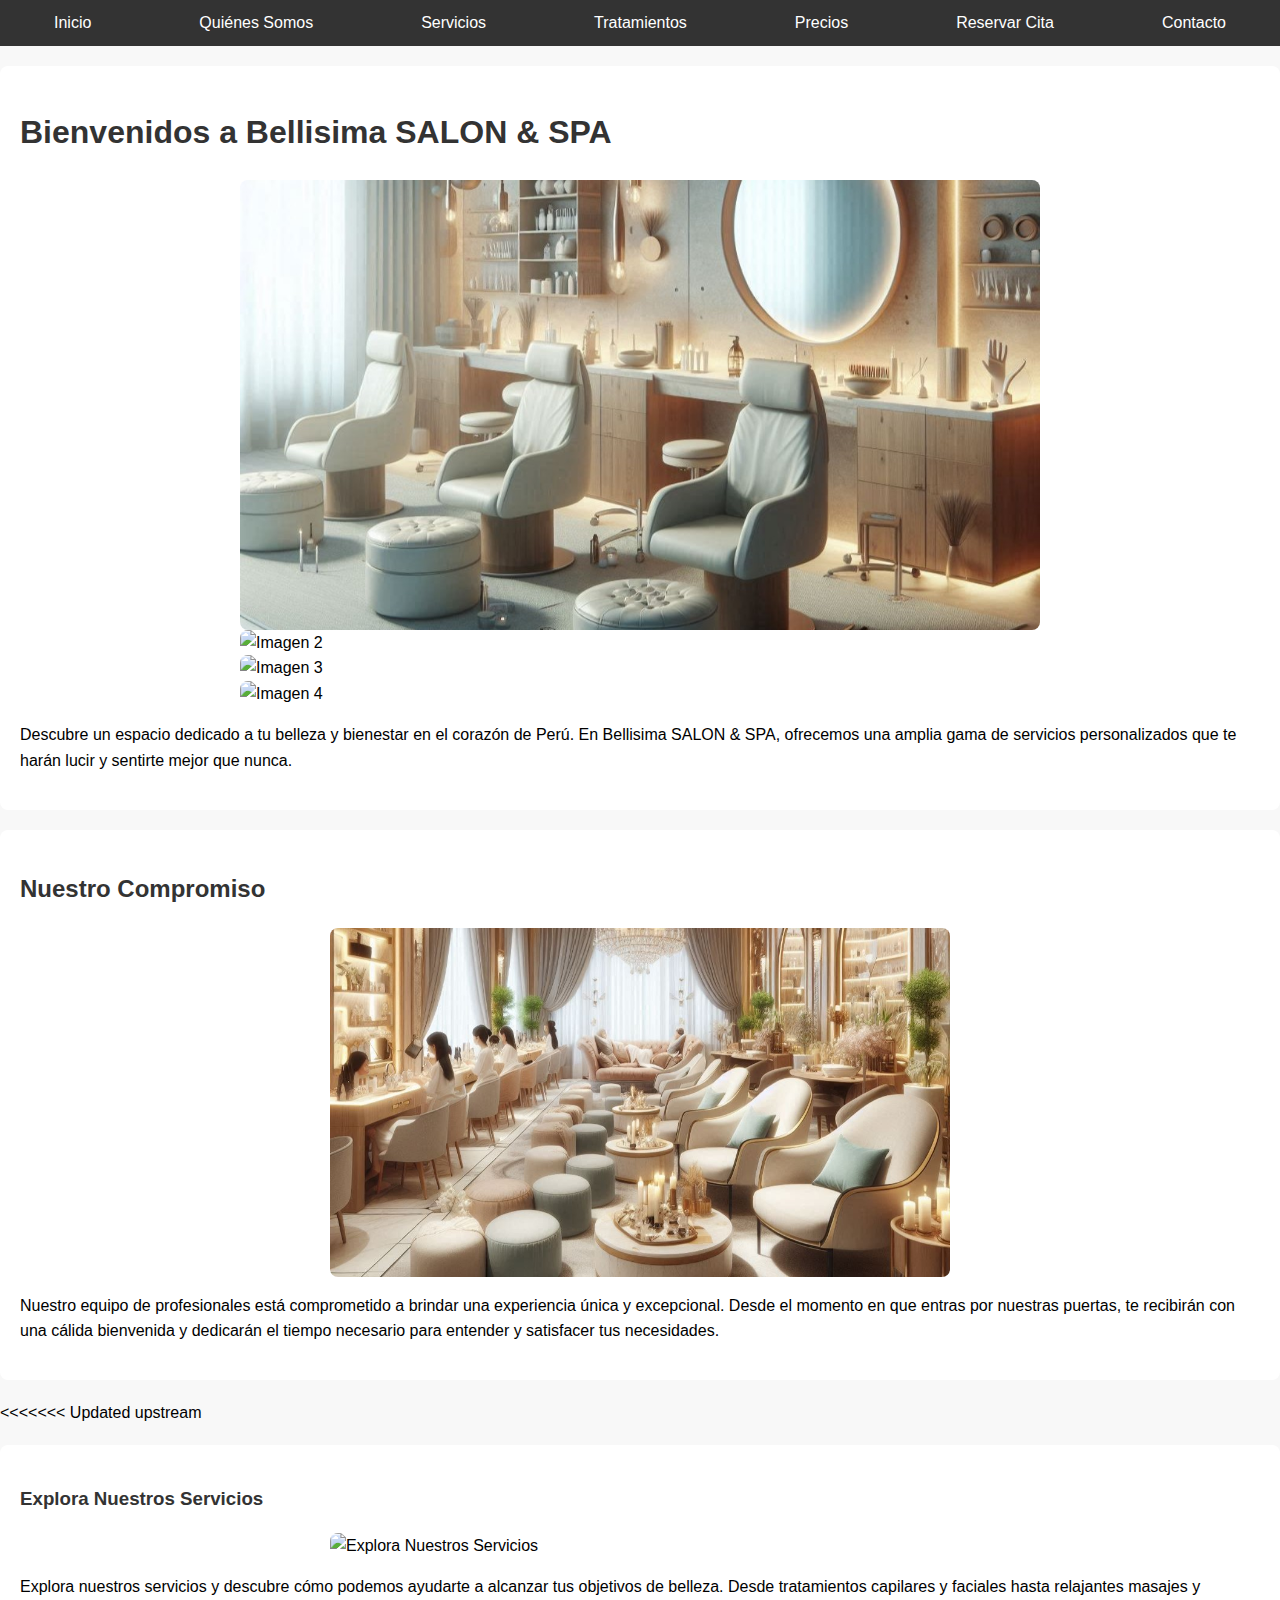
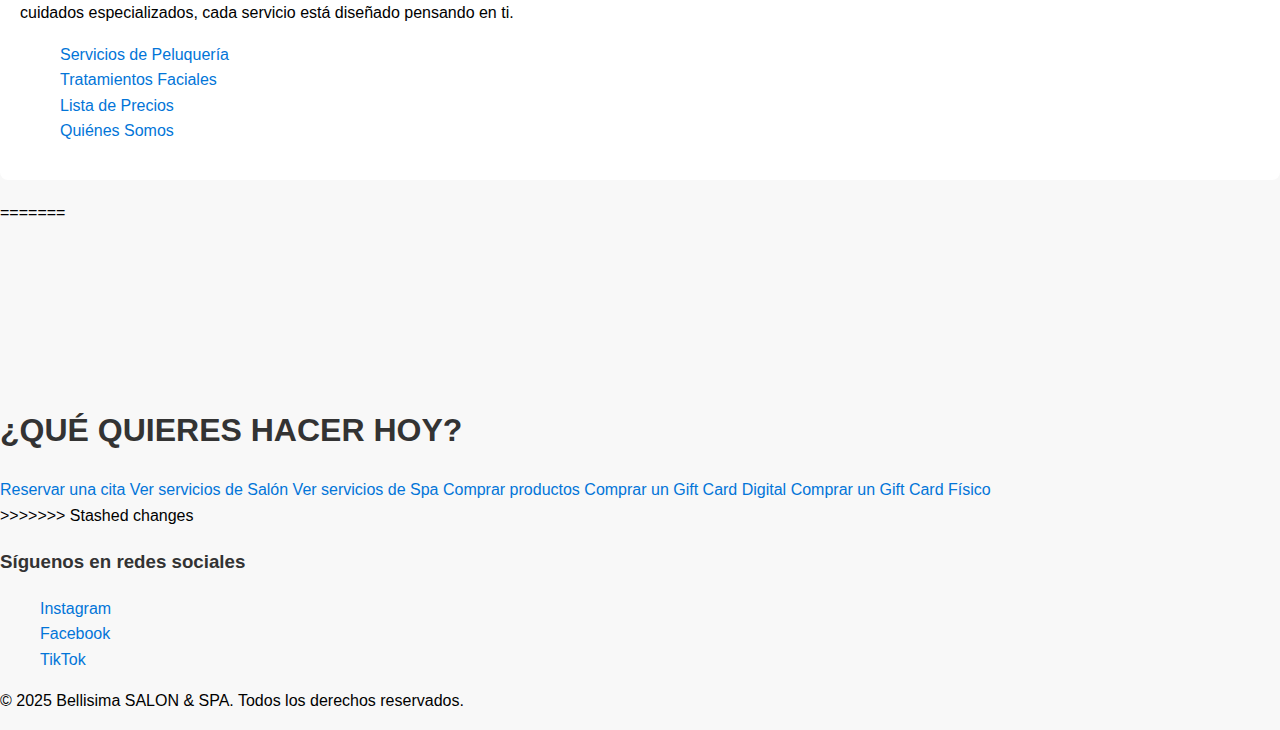
==== commit 8aa132dc: "Update" ====
--- a/index.html
+++ b/index.html
@@ -3,105 +3,62 @@
 <head>
     <meta charset="UTF-8">
     <meta name="viewport" content="width=device-width, initial-scale=1.0">
-    <meta name="description" content="Bellisima Salon & Spa - Tu destino de belleza y relajación. Servicios de peluquería, tratamientos faciales, masajes y más.">
-    <meta name="keywords" content="salon, spa, belleza, peluquería, masajes, tratamientos faciales, bienestar">
-    <meta name="author" content="Bellisima Salon & Spa">
-    
-    <title>Bellisima SALON & SPA - Tu destino de belleza y bienestar</title>
-    
-    <!-- Precargar fuentes críticas -->
-    <link rel="preconnect" href="https://fonts.googleapis.com">
-    <link rel="preconnect" href="https://fonts.gstatic.com" crossorigin>
-    <link href="https://fonts.googleapis.com/css2?family=Playfair+Display:wght@400;500;700&display=swap" rel="stylesheet">
-    
-    <!-- Favicon -->
-    <link rel="icon" type="image/png" sizes="32x32" href="assets/images/favicon-32x32.png">
-    <link rel="icon" type="image/png" sizes="16x16" href="assets/images/favicon-16x16.png">
-    
-    <!-- Estilos principales -->
-    <link rel="stylesheet" href="css/main.css">
-    
-    <!-- Estilos de componentes -->
-    <link rel="stylesheet" href="css/components/navigation.css">
-    <link rel="stylesheet" href="css/components/buttons.css">
-    <link rel="stylesheet" href="css/components/cards.css">
-    <link rel="stylesheet" href="css/components/footer.css">
-    
-    <!-- Open Graph tags para redes sociales -->
-    <meta property="og:title" content="Bellisima SALON & SPA">
-    <meta property="og:description" content="Tu destino de belleza y relajación. Servicios premium de salón y spa.">
-    <meta property="og:image" content="assets/images/og-image.jpg">
-    <meta property="og:url" content="https://bellisimasalon.com">
+    <title>Bienvenida - Bellisima SALON & SPA</title>
+    <link rel="stylesheet" href="styles/style.css">
+    <!-- Slick Carousel CSS -->
+    <link rel="stylesheet" type="text/css" href="https://cdnjs.cloudflare.com/ajax/libs/slick-carousel/1.8.1/slick.min.css"/>
+    <link rel="stylesheet" type="text/css" href="https://cdnjs.cloudflare.com/ajax/libs/slick-carousel/1.8.1/slick-theme.min.css"/>
 </head>
+<body>
+    <!-- Botón al inicio -->
+    <button onclick="topFunction()" id="topButton">&#8679; Volver al inicio</button>
 
-<body>
-    <!-- Header y Navegación -->
-    <header>
-        <nav class="nav" aria-label="Navegación principal">
-            <a href="assets/img/logo.jpg" class="logo" aria-label="Bellisima - Ir al inicio">BELLISIMA</a>
-            
-            <!-- Navegación Desktop -->
-            <div class="desktop-nav">
-                <div class="nav-links">
-                    <a href="inicio.html" aria-current="page">Inicio</a>
-                    <a href="salon.html">Salón</a>
-                    <a href="spa.html">Spa</a>
-                    <a href="contacto.html">Contacto</a>
-                </div>
-                
-                <!-- Carrito -->
-                <div class="cart-icon" role="button" aria-label="Carrito de compras">
-                    <svg width="24" height="24" viewBox="0 0 24 24" fill="none" stroke="currentColor" stroke-width="2" aria-hidden="true">
-                        <path d="M9 20a1 1 0 1 0 0 2 1 1 0 0 0 0-2zM20 20a1 1 0 1 0 0 2 1 1 0 0 0 0-2z"></path>
-                        <path d="M1 1h4l2.68 13.39a2 2 0 0 0 2 1.61h9.72a2 2 0 0 0 2-1.61L23 6H6"></path>
-                    </svg>
-                    <span class="cart-badge" aria-label="Cantidad de items en el carrito">0</span>
-                </div>
-                <a href="#" class="shop-button">Shop</a>
-            </div>
+    <!-- Navegación -->
+    <nav>
+        <ul>
+            <li><a href="inicio.html">Inicio</a></li>
+            <li><a href="nosotros.html">Quiénes Somos</a></li>
+            <li><a href="servicios.html">Servicios</a></li>
+            <li><a href="tratamientos.html">Tratamientos</a></li>
+            <li><a href="precios.html">Precios</a></li>
+            <li><a href="citas.html">Reservar Cita</a></li>
+            <li><a href="contacto.html">Contacto</a></li>
+        </ul>
+    </nav>
 
-            <!-- Navegación Mobile -->
-            <div class="cart-container">
-                <div class="cart-icon" role="button" aria-label="Carrito de compras móvil">
-                    <svg width="24" height="24" viewBox="0 0 24 24" fill="none" stroke="currentColor" stroke-width="2" aria-hidden="true">
-                        <path d="M9 20a1 1 0 1 0 0 2 1 1 0 0 0 0-2zM20 20a1 1 0 1 0 0 2 1 1 0 0 0 0-2z"></path>
-                        <path d="M1 1h4l2.68 13.39a2 2 0 0 0 2 1.61h9.72a2 2 0 0 0 2-1.61L23 6H6"></path>
-                    </svg>
-                    <span class="cart-badge" aria-label="Cantidad de items en el carrito móvil">0</span>
-                </div>
-                <button class="menu-toggle" aria-label="Abrir menú de navegación">
-                    <svg width="24" height="24" viewBox="0 0 24 24" fill="none" stroke="currentColor" stroke-width="2" aria-hidden="true">
-                        <line x1="3" y1="12" x2="21" y2="12"></line>
-                        <line x1="3" y1="6" x2="21" y2="6"></line>
-                        <line x1="3" y1="18" x2="21" y2="18"></line>
-                    </svg>
-                </button>
-            </div>
-        </nav>
-    </header>
+    <!-- Sección de bienvenida -->
+    <section id="bienvenida">
+        <h1>Bienvenidos a Bellisima SALON & SPA</h1>
+        <div class="carousel">
+            <div><img src="images/carrusel1.jpg" alt="Imagen 1"></div>
+            <div><img src="images/carrusel2.jpg" alt="Imagen 2"></div>
+            <div><img src="images/carrusel3.jpg" alt="Imagen 3"></div>
+            <div><img src="images/carrusel4.jpg" alt="Imagen 4"></div>
+        </div>
+        <p>Descubre un espacio dedicado a tu belleza y bienestar en el corazón de Perú. En Bellisima SALON & SPA, ofrecemos una amplia gama de servicios personalizados que te harán lucir y sentirte mejor que nunca.</p>
+    </section>
 
-    <!-- Menú lateral móvil -->
-    <aside class="sidebar" aria-label="Menú móvil">
-        <div class="sidebar-header">
-            <a href="assets/img/logo.jpg" class="logo" aria-label="Bellisima - Ir al inicio">BELLISIMA</a>
-            <button class="close-button" aria-label="Cerrar menú">×</button>
-        </div>
-        <div class="sidebar-links">
-            <a href="inicio.html" class="active">Inicio</a>
-            <a href="salon.html">Salón</a>
-            <a href="spa.html">Spa</a>
-            <a href="contacto.html">Contacto</a>
-            <a href="#" class="shop-button">Shop</a>
-        </div>
-        <div class="legal-links">
-            <a href="#" rel="nofollow">Términos y condiciones</a>
-            <a href="#" rel="nofollow">Política de privacidad</a>
-        </div>
-    </aside>
+    <!-- Sección de presentación -->
+    <section id="presentacion">
+        <h2>Nuestro Compromiso</h2>
+        <img src="images/presentacion.jpg" alt="Compromiso Bellisima SALON & SPA">
+        <p>Nuestro equipo de profesionales está comprometido a brindar una experiencia única y excepcional. Desde el momento en que entras por nuestras puertas, te recibirán con una cálida bienvenida y dedicarán el tiempo necesario para entender y satisfacer tus necesidades.</p>
+    </section>
 
-    <!-- Overlay para menú móvil -->
-    <div class="overlay" aria-hidden="true"></div>
-
+<<<<<<< Updated upstream
+    <!-- Sección de exploración -->
+    <section id="exploracion">
+        <h3>Explora Nuestros Servicios</h3>
+        <img src="images/exploracion.jpg" alt="Explora Nuestros Servicios">
+        <p>Explora nuestros servicios y descubre cómo podemos ayudarte a alcanzar tus objetivos de belleza. Desde tratamientos capilares y faciales hasta relajantes masajes y cuidados especializados, cada servicio está diseñado pensando en ti.</p>
+        <ul>
+            <a href="servicios.html">Servicios de Peluquería</a><br>
+            <a href="tratamientos.html">Tratamientos Faciales</a><br>
+            <a href="precios.html">Lista de Precios</a><br>
+            <a href="nosotros.html">Quiénes Somos</a><br>
+        </ul>
+    </section>
+=======
     <!-- Sección Hero con Video -->
     <div class="hero" aria-label="Sección principal">
                 <video autoplay muted loop playsinline aria-hidden="true">
@@ -117,122 +74,57 @@
                     <a href="citas.html" class="action-button">Reservar una cita</a>
                     <a href="servicios.html" class="action-button">Ver servicios de Salón</a>
                     <a href="servicios.html" class="action-button">Ver servicios de Spa</a>
-                    <a href="#" class="action-button">Comprar productos</a>
+                    <a href="comprar_productos.html" class="action-button">Comprar productos</a>
                     <a href="#" class="action-button">Comprar un Gift Card Digital</a>
                     <a href="#" class="action-button">Comprar un Gift Card Físico</a>
                 </div>
             </div>
     </div>
     
+>>>>>>> Stashed changes
 
-    <!-- Footer -->
-    <footer class="footer">
-        <div class="footer-container">
-            <!-- Sección de marca -->
-            <div class="footer-brand">
-                <a href="/" class="footer-logo">BELLISIMA</a>
-                <p class="footer-description">
-                    Tu destino de belleza y bienestar. Ofrecemos servicios premium de salón y spa para realzar tu belleza natural.
-                </p>
-                <div class="social-links">
-                    <a href="#" class="social-link" aria-label="Síguenos en Instagram">
-                        <svg width="20" height="20" viewBox="0 0 24 24" fill="none" stroke="currentColor" stroke-width="2">
-                            <rect x="2" y="2" width="20" height="20" rx="5" ry="5"></rect>
-                            <path d="M16 11.37A4 4 0 1 1 12.63 8 4 4 0 0 1 16 11.37z"></path>
-                            <line x1="17.5" y1="6.5" x2="17.51" y2="6.5"></line>
-                        </svg>
-                    </a>
-                    <a href="#" class="social-link" aria-label="Síguenos en Facebook">
-                        <svg width="20" height="20" viewBox="0 0 24 24" fill="none" stroke="currentColor" stroke-width="2">
-                            <path d="M18 2h-3a5 5 0 0 0-5 5v3H7v4h3v8h4v-8h3l1-4h-4V7a1 1 0 0 1 1-1h3z"></path>
-                        </svg>
-                    </a>
-                    <a href="#" class="social-link" aria-label="Síguenos en Twitter">
-                        <svg width="20" height="20" viewBox="0 0 24 24" fill="none" stroke="currentColor" stroke-width="2">
-                            <path d="M23 3a10.9 10.9 0 0 1-3.14 1.53 4.48 4.48 0 0 0-7.86 3v1A10.66 10.66 0 0 1 3 4s-4 9 5 13a11.64 11.64 0 0 1-7 2c9 5 20 0 20-11.5a4.5 4.5 0 0 0-.08-.83A7.72 7.72 0 0 0 23 3z"></path>
-                        </svg>
-                    </a>
-                </div>
-            </div>
-
-            <!-- Sección de servicios -->
-            <div class="footer-section">
-                <h3 class="footer-title">Servicios</h3>
-                <ul class="footer-links">
-                    <li><a href="#">Servicios de Salón</a></li>
-                    <li><a href="#">Servicios de Spa</a></li>
-                    <li><a href="#">Tratamientos Faciales</a></li>
-                    <li><a href="#">Masajes</a></li>
-                    <li><a href="#">Productos</a></li>
-                </ul>
-            </div>
-
-            <!-- Sección de soporte -->
-            <div class="footer-section">
-                <h3 class="footer-title">Soporte</h3>
-                <ul class="footer-links">
-                    <li><a href="#">Preguntas Frecuentes</a></li>
-                    <li><a href="#">Política de Privacidad</a></li>
-                    <li><a href="#">Términos y Condiciones</a></li>
-                    <li><a href="#">Contacto</a></li>
-                </ul>
-            </div>
-
-            <!-- Sección de contacto -->
-            <div class="footer-section">
-                <h3 class="footer-title">Contacto</h3>
-                <ul class="contact-info">
-                    <li>
-                        <svg width="20" height="20" viewBox="0 0 24 24" fill="none" stroke="currentColor" stroke-width="2">
-                            <path d="M21 10c0 7-9 13-9 13s-9-6-9-13a9 9 0 0 1 18 0z"></path>
-                            <circle cx="12" cy="10" r="3"></circle>
-                        </svg>
-                        123 Calle Principal, Ciudad
-                    </li>
-                    <li>
-                        <svg width="20" height="20" viewBox="0 0 24 24" fill="none" stroke="currentColor" stroke-width="2">
-                            <path d="M22 16.92v3a2 2 0 0 1-2.18 2 19.79 19.79 0 0 1-8.63-3.07 19.5 19.5 0 0 1-6-6 19.79 19.79 0 0 1-3.07-8.67A2 2 0 0 1 4.11 2h3a2 2 0 0 1 2 1.72 12.84 12.84 0 0 0 .7 2.81 2 2 0 0 1-.45 2.11L8.09 9.91a16 16 0 0 0 6 6l1.27-1.27a2 2 0 0 1 2.11-.45 12.84 12.84 0 0 0 2.81.7A2 2 0 0 1 22 16.92z"></path>
-                        </svg>
-                        (123) 456-7890
-                    </li>
-                    <li>
-                        <svg width="20" height="20" viewBox="0 0 24 24" fill="none" stroke="currentColor" stroke-width="2">
-                            <path d="M4 4h16c1.1 0 2 .9 2 2v12c0 1.1-.9 2-2 2H4c-1.1 0-2-.9-2-2V6c0-1.1.9-2 2-2z"></path>
-                            <polyline points="22,6 12,13 2,6"></polyline>
-                        </svg>
-                        info@bellisimasalon.com
-                    </li>
-                </ul>
-                
-                <!-- Newsletter -->
-                <div class="newsletter-form">
-                    <input type="email" class="newsletter-input" placeholder="Tu correo electrónico">
-                    <button class="newsletter-button">Suscribirse</button>
-                </div>
-            </div>
-        </div>
-
-        <!-- Footer inferior -->
-        <div class="footer-bottom">
-            <p>&copy; 2025 Bellisima Salon & Spa. Todos los derechos reservados.</p>
-            <div class="footer-bottom-links">
-                <a href="#">Privacidad</a>
-                <a href="#">Términos</a>
-                <a href="#">Cookies</a>
-            </div>
-        </div>
+    <!-- Pie de página -->
+    <footer>
+        <h3>Síguenos en redes sociales</h3>
+        <ul>
+            <a href="#">Instagram</a><br>
+            <a href="#">Facebook</a><br>
+            <a href="#">TikTok</a><br>
+        </ul>
+        <p>&copy; 2025 Bellisima SALON & SPA. Todos los derechos reservados.</p>
     </footer>
 
-    <!-- Script principal -->
-    <script src="js/main.js" defer></script>
+    <!-- Slick Carousel JavaScript -->
+    <script src="https://cdnjs.cloudflare.com/ajax/libs/jquery/3.6.0/jquery.min.js"></script>
+    <script src="https://cdnjs.cloudflare.com/ajax/libs/slick-carousel/1.8.1/slick.min.js"></script>
 
-    <!-- Script de Google Analytics (opcional) -->
-    <script async src="https://www.googletagmanager.com/gtag/js?id=G-XXXXXXXXXX"></script>
     <script>
-        window.dataLayer = window.dataLayer || [];
-        function gtag(){dataLayer.push(arguments);}
-        gtag('js', new Date());
-        gtag('config', 'G-XXXXXXXXXX');
+        $(document).ready(function(){
+            $('.carousel').slick({
+                autoplay: true,
+                autoplaySpeed: 2000,
+                dots: true,
+            });
+        });
+        
+        // Función para volver al inicio
+        var topButton = document.getElementById("topButton");
+
+        window.onscroll = function() {scrollFunction()};
+
+        function scrollFunction() {
+            if (document.body.scrollTop > 500 || document.documentElement.scrollTop > 500) {
+                topButton.style.display = "block";
+            } else {
+                topButton.style.display = "none";
+            }
+        }
+
+        function topFunction() {
+            document.body.scrollTop = 0;
+            document.documentElement.scrollTop = 0;
+        }
     </script>
+    
 </body>
-</html>+</html>
--- a/styles/style.css
+++ b/styles/style.css
@@ -0,0 +1,146 @@
+/* Estilos básicos */
+body {
+    font-family: Arial, sans-serif;
+    line-height: 1.6;
+    margin: 0;
+    padding: 0;
+    background: #f8f8f8;
+}
+
+h1, h2, h3 {
+    color: #333;
+}
+
+a {
+    color: #0275d8;
+    text-decoration: none;
+}
+
+a:hover {
+    text-decoration: underline;
+}
+
+nav ul {
+    list-style: none;
+    padding: 0;
+    margin: 0;
+    display: flex;
+    justify-content: space-around;
+    background: #333;
+    color: #fff;
+}
+
+nav ul li {
+    padding: 10px;
+}
+
+nav ul li a {
+    color: #fff;
+}
+
+/* Estilos para las secciones */
+section {
+    padding: 20px;
+    margin: 20px 0;
+    background: #fff;
+    border-radius: 8px;
+}
+
+/* Estilos para las imágenes */
+section img {
+    width: 100%;
+    height: auto;
+    border-radius: 8px;
+    display: block;
+    margin-left: auto;
+    margin-right: auto;
+}
+
+/* Estilos para botones */
+button {
+    background: #0275d8;
+    color: #fff;
+    border: none;
+    padding: 10px 20px;
+    border-radius: 5px;
+    cursor: pointer;
+}
+
+button:hover {
+    background: #025aa5;
+}
+
+/* Botón para volver al inicio */
+#topButton {
+    display: none;
+    position: fixed;
+    bottom: 30px;
+    right: 30px;
+    z-index: 99;
+    font-size: 18px;
+    border: none;
+    outline: none;
+    background-color: #333;
+    color: white;
+    cursor: pointer;
+    padding: 15px;
+    border-radius: 4px;
+}
+
+.carousel img {
+    max-width: 800px; 
+    width: 100%;
+    height: auto;
+    display: block;
+    margin-left: auto;
+    margin-right: auto;
+}
+
+
+img {
+    max-width: 50%;
+    height: auto;
+    height: auto;
+    display: block;
+    margin-left: auto;
+    margin-right: auto;
+}
+
+
+/* Responsivo */
+@media (max-width: 768px) {
+    nav ul {
+        flex-direction: column;
+        text-align: center;
+    }
+
+    section {
+        padding: 10px;
+    }
+
+    .img-pequena {
+        width: 100%; 
+        max-width: 300px; 
+        height: auto;
+        display: block;
+        margin-left: auto;
+        margin-right: auto;
+    }    
+    .img-mediana {
+        width: 100%; 
+        max-width: 500px; 
+        height: auto;
+        display: block;
+        margin-left: auto;
+        margin-right: auto;
+    }
+    
+    .img-grande {
+        width: 100%; 
+        max-width: 800px; 
+        display: block;
+        margin-left: auto;
+        margin-right: auto;
+    }
+    
+}
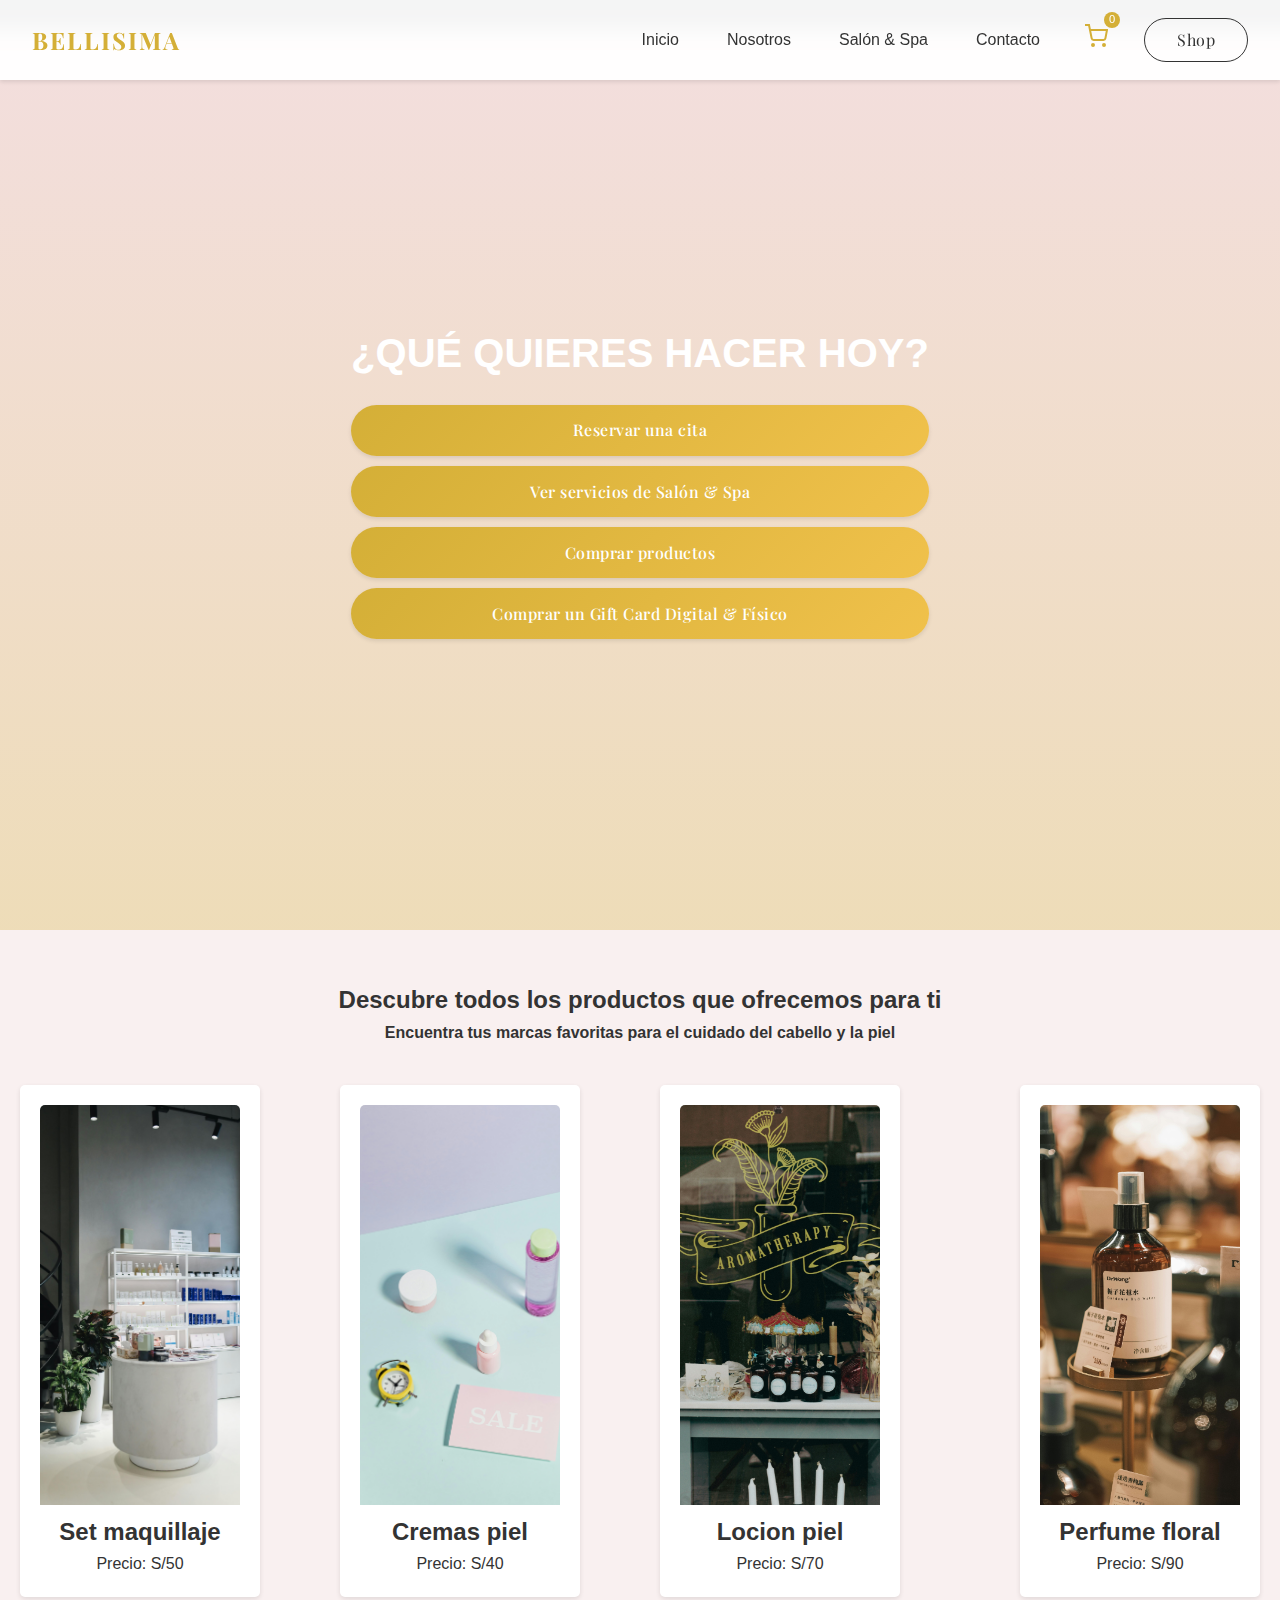
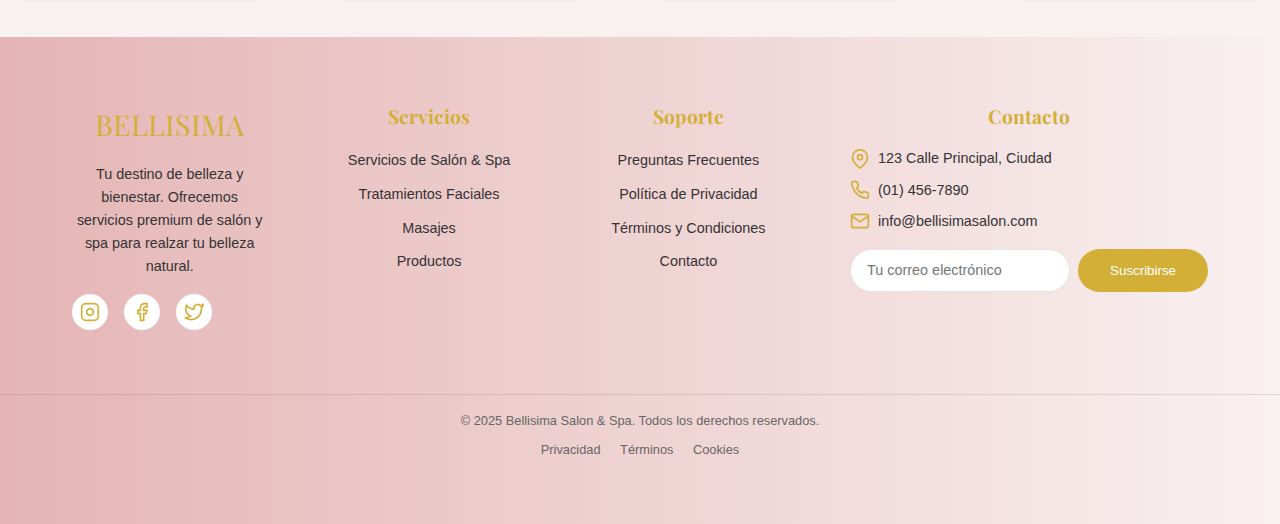
==== commit 5f601e5a: "Actualizacion de Compras & Index" ====
--- a/index.html
+++ b/index.html
@@ -3,62 +3,106 @@
 <head>
     <meta charset="UTF-8">
     <meta name="viewport" content="width=device-width, initial-scale=1.0">
-    <title>Bienvenida - Bellisima SALON & SPA</title>
-    <link rel="stylesheet" href="styles/style.css">
-    <!-- Slick Carousel CSS -->
-    <link rel="stylesheet" type="text/css" href="https://cdnjs.cloudflare.com/ajax/libs/slick-carousel/1.8.1/slick.min.css"/>
-    <link rel="stylesheet" type="text/css" href="https://cdnjs.cloudflare.com/ajax/libs/slick-carousel/1.8.1/slick-theme.min.css"/>
+    <meta name="description" content="Bellisima Salon & Spa - Tu destino de belleza y relajación. Servicios de peluquería, tratamientos faciales, masajes y más.">
+    <meta name="keywords" content="salon, spa, belleza, peluquería, masajes, tratamientos faciales, bienestar">
+    <meta name="author" content="Bellisima Salon & Spa">
+    
+    <title>Bellisima SALON & SPA - Tu destino de belleza y bienestar</title>
+    
+    <!-- Precargar fuentes críticas -->
+    <link rel="preconnect" href="https://fonts.googleapis.com">
+    <link rel="preconnect" href="https://fonts.gstatic.com" crossorigin>
+    <link href="https://fonts.googleapis.com/css2?family=Playfair+Display:wght@400;500;700&display=swap" rel="stylesheet">
+    
+    <!-- Favicon -->
+    <link rel="icon" type="image/png" sizes="32x32" href="assets/images/favicon-32x32.png">
+    <link rel="icon" type="image/png" sizes="16x16" href="assets/images/favicon-16x16.png">
+    
+    <!-- Estilos principales -->
+    <link rel="stylesheet" href="css/main.css">
+    <link rel="stylesheet" href="css/pages/comprar_productos.css">
+    
+    <!-- Estilos de componentes -->
+    <link rel="stylesheet" href="css/components/navigation.css">
+    <link rel="stylesheet" href="css/components/buttons.css">
+    <link rel="stylesheet" href="css/components/cards.css">
+    <link rel="stylesheet" href="css/components/footer.css">
+    
+    <!-- Open Graph tags para redes sociales -->
+    <meta property="og:title" content="Bellisima SALON & SPA">
+    <meta property="og:description" content="Tu destino de belleza y relajación. Servicios premium de salón y spa.">
+    <meta property="og:image" content="assets/images/og-image.jpg">
+    <meta property="og:url" content="https://bellisimasalon.com">
 </head>
+
 <body>
-    <!-- Botón al inicio -->
-    <button onclick="topFunction()" id="topButton">&#8679; Volver al inicio</button>
-
-    <!-- Navegación -->
-    <nav>
-        <ul>
-            <li><a href="inicio.html">Inicio</a></li>
-            <li><a href="nosotros.html">Quiénes Somos</a></li>
-            <li><a href="servicios.html">Servicios</a></li>
-            <li><a href="tratamientos.html">Tratamientos</a></li>
-            <li><a href="precios.html">Precios</a></li>
-            <li><a href="citas.html">Reservar Cita</a></li>
-            <li><a href="contacto.html">Contacto</a></li>
-        </ul>
-    </nav>
-
-    <!-- Sección de bienvenida -->
-    <section id="bienvenida">
-        <h1>Bienvenidos a Bellisima SALON & SPA</h1>
-        <div class="carousel">
-            <div><img src="images/carrusel1.jpg" alt="Imagen 1"></div>
-            <div><img src="images/carrusel2.jpg" alt="Imagen 2"></div>
-            <div><img src="images/carrusel3.jpg" alt="Imagen 3"></div>
-            <div><img src="images/carrusel4.jpg" alt="Imagen 4"></div>
-        </div>
-        <p>Descubre un espacio dedicado a tu belleza y bienestar en el corazón de Perú. En Bellisima SALON & SPA, ofrecemos una amplia gama de servicios personalizados que te harán lucir y sentirte mejor que nunca.</p>
-    </section>
-
-    <!-- Sección de presentación -->
-    <section id="presentacion">
-        <h2>Nuestro Compromiso</h2>
-        <img src="images/presentacion.jpg" alt="Compromiso Bellisima SALON & SPA">
-        <p>Nuestro equipo de profesionales está comprometido a brindar una experiencia única y excepcional. Desde el momento en que entras por nuestras puertas, te recibirán con una cálida bienvenida y dedicarán el tiempo necesario para entender y satisfacer tus necesidades.</p>
-    </section>
-
-<<<<<<< Updated upstream
-    <!-- Sección de exploración -->
-    <section id="exploracion">
-        <h3>Explora Nuestros Servicios</h3>
-        <img src="images/exploracion.jpg" alt="Explora Nuestros Servicios">
-        <p>Explora nuestros servicios y descubre cómo podemos ayudarte a alcanzar tus objetivos de belleza. Desde tratamientos capilares y faciales hasta relajantes masajes y cuidados especializados, cada servicio está diseñado pensando en ti.</p>
-        <ul>
-            <a href="servicios.html">Servicios de Peluquería</a><br>
-            <a href="tratamientos.html">Tratamientos Faciales</a><br>
-            <a href="precios.html">Lista de Precios</a><br>
-            <a href="nosotros.html">Quiénes Somos</a><br>
-        </ul>
-    </section>
-=======
+    <!-- Header y Navegación -->
+    <header>
+        <nav class="nav" aria-label="Navegación principal">
+            <a href="index.html" class="logo" aria-label="Bellisima - Ir al inicio">BELLISIMA</a>
+            
+            <!-- Navegación Desktop -->
+            <div class="desktop-nav">
+                <div class="nav-links">
+                    <a href="index.html" aria-current="page">Inicio</a>
+                    <a href="nosotros.html">Nosotros</a>
+                    <a href="servicios.html">Salón & Spa</a>
+                    <a href="contacto.html">Contacto</a>
+                </div>
+                
+                <!-- Carrito -->
+                <div class="cart-icon" role="button" aria-label="Carrito de compras">
+                    <svg width="24" height="24" viewBox="0 0 24 24" fill="none" stroke="currentColor" stroke-width="2" aria-hidden="true">
+                        <path d="M9 20a1 1 0 1 0 0 2 1 1 0 0 0 0-2zM20 20a1 1 0 1 0 0 2 1 1 0 0 0 0-2z"></path>
+                        <path d="M1 1h4l2.68 13.39a2 2 0 0 0 2 1.61h9.72a2 2 0 0 0 2-1.61L23 6H6"></path>
+                    </svg>
+                    <span class="cart-badge" aria-label="Cantidad de items en el carrito">0</span>
+                </div>
+                <a href="comprar_productos.html" class="shop-button">Shop</a>
+            </div>
+
+            <!-- Navegación Mobile -->
+            <div class="cart-container">
+                <div class="cart-icon" role="button" aria-label="Carrito de compras móvil">
+                    <svg width="24" height="24" viewBox="0 0 24 24" fill="none" stroke="currentColor" stroke-width="2" aria-hidden="true">
+                        <path d="M9 20a1 1 0 1 0 0 2 1 1 0 0 0 0-2zM20 20a1 1 0 1 0 0 2 1 1 0 0 0 0-2z"></path>
+                        <path d="M1 1h4l2.68 13.39a2 2 0 0 0 2 1.61h9.72a2 2 0 0 0 2-1.61L23 6H6"></path>
+                    </svg>
+                    <span class="cart-badge" aria-label="Cantidad de items en el carrito móvil">0</span>
+                </div>
+                <button class="menu-toggle" aria-label="Abrir menú de navegación">
+                    <svg width="24" height="24" viewBox="0 0 24 24" fill="none" stroke="currentColor" stroke-width="2" aria-hidden="true">
+                        <line x1="3" y1="12" x2="21" y2="12"></line>
+                        <line x1="3" y1="6" x2="21" y2="6"></line>
+                        <line x1="3" y1="18" x2="21" y2="18"></line>
+                    </svg>
+                </button>
+            </div>
+        </nav>
+    </header>
+
+    <!-- Menú lateral móvil -->
+    <aside class="sidebar" aria-label="Menú móvil">
+        <div class="sidebar-header">
+            <a href="assets/img/logo.jpg" class="logo" aria-label="Bellisima - Ir al inicio">BELLISIMA</a>
+            <button class="close-button" aria-label="Cerrar menú">×</button>
+        </div>
+        <div class="sidebar-links">
+            <a href="inicio.html" class="active">Inicio</a>
+            <a href="salon.html">Salón</a>
+            <a href="spa.html">Spa</a>
+            <a href="contacto.html">Contacto</a>
+            <a href="#" class="shop-button">Shop</a>
+        </div>
+        <div class="legal-links">
+            <a href="#" rel="nofollow">Términos y condiciones</a>
+            <a href="#" rel="nofollow">Política de privacidad</a>
+        </div>
+    </aside>
+
+    <!-- Overlay para menú móvil -->
+    <div class="overlay" aria-hidden="true"></div>
+
     <!-- Sección Hero con Video -->
     <div class="hero" aria-label="Sección principal">
                 <video autoplay muted loop playsinline aria-hidden="true">
@@ -72,59 +116,158 @@
                 <h1 class="hero-title">¿QUÉ QUIERES HACER HOY?</h1>
                 <div class="action-buttons">
                     <a href="citas.html" class="action-button">Reservar una cita</a>
-                    <a href="servicios.html" class="action-button">Ver servicios de Salón</a>
-                    <a href="servicios.html" class="action-button">Ver servicios de Spa</a>
+                    <a href="servicios.html" class="action-button">Ver servicios de Salón & Spa </a>
                     <a href="comprar_productos.html" class="action-button">Comprar productos</a>
-                    <a href="#" class="action-button">Comprar un Gift Card Digital</a>
-                    <a href="#" class="action-button">Comprar un Gift Card Físico</a>
+                    <a href="#" class="action-button">Comprar un Gift Card Digital & Físico</a>
                 </div>
             </div>
     </div>
     
->>>>>>> Stashed changes
-
-    <!-- Pie de página -->
-    <footer>
-        <h3>Síguenos en redes sociales</h3>
-        <ul>
-            <a href="#">Instagram</a><br>
-            <a href="#">Facebook</a><br>
-            <a href="#">TikTok</a><br>
-        </ul>
-        <p>&copy; 2025 Bellisima SALON & SPA. Todos los derechos reservados.</p>
+    <!-- Sección Productos -->
+    <div>
+        <br>
+        <br>
+        <h2>Descubre todos los productos que ofrecemos para ti</h2>
+        <h4>Encuentra tus marcas favoritas para el cuidado del cabello y la piel</H4>
+
+        <section class="productos">
+            <div class="producto">
+                <a href="comprar_productos.html">
+                <img src="assets/img/imagen_productoA.jpg" alt="Producto A"> <!-- Ruta a la imagen del Producto A -->
+                <h2>Set maquillaje</h2>
+                <p>Precio: S/50</p>
+                </a>
+            </div>
+            <div class="producto" >
+                <a  href="comprar_productos.html">
+                <img src="assets/img/imagen_productoB.jpg" alt="Producto B"> <!-- Ruta a la imagen del Producto B -->
+                <h2>Cremas piel</h2>
+                <p>Precio: S/40</p>
+                 </a>
+            </div>
+            <div class="producto" >
+                <a href="comprar_productos.html">
+                <img src="assets/img/imagen_productoC.jpg" alt="Producto C"> <!-- Ruta a la imagen del Producto C -->
+                <h2>Locion piel</h2>
+                <p>Precio: S/70</p>
+            </div>
+            <div class="producto" >
+                <a href="comprar_productos.html">
+                <img src="assets/img/imagen_productoD.jpg" alt="Producto D"> <!-- Ruta a la imagen del Producto D -->
+                <h2>Perfume floral</h2>
+                <p>Precio: S/90</p>
+                </a>
+            </div>
+        </section>
+    </div>
+
+    <!-- Footer -->
+    <footer class="footer">
+        <div class="footer-container">
+            <!-- Sección de marca -->
+            <div class="footer-brand">
+                <a href="/" class="footer-logo">BELLISIMA</a>
+                <p class="footer-description">
+                    Tu destino de belleza y bienestar. Ofrecemos servicios premium de salón y spa para realzar tu belleza natural.
+                </p>
+                <div class="social-links">
+                    <a href="#" class="social-link" aria-label="Síguenos en Instagram">
+                        <svg width="20" height="20" viewBox="0 0 24 24" fill="none" stroke="currentColor" stroke-width="2">
+                            <rect x="2" y="2" width="20" height="20" rx="5" ry="5"></rect>
+                            <path d="M16 11.37A4 4 0 1 1 12.63 8 4 4 0 0 1 16 11.37z"></path>
+                            <line x1="17.5" y1="6.5" x2="17.51" y2="6.5"></line>
+                        </svg>
+                    </a>
+                    <a href="#" class="social-link" aria-label="Síguenos en Facebook">
+                        <svg width="20" height="20" viewBox="0 0 24 24" fill="none" stroke="currentColor" stroke-width="2">
+                            <path d="M18 2h-3a5 5 0 0 0-5 5v3H7v4h3v8h4v-8h3l1-4h-4V7a1 1 0 0 1 1-1h3z"></path>
+                        </svg>
+                    </a>
+                    <a href="#" class="social-link" aria-label="Síguenos en Twitter">
+                        <svg width="20" height="20" viewBox="0 0 24 24" fill="none" stroke="currentColor" stroke-width="2">
+                            <path d="M23 3a10.9 10.9 0 0 1-3.14 1.53 4.48 4.48 0 0 0-7.86 3v1A10.66 10.66 0 0 1 3 4s-4 9 5 13a11.64 11.64 0 0 1-7 2c9 5 20 0 20-11.5a4.5 4.5 0 0 0-.08-.83A7.72 7.72 0 0 0 23 3z"></path>
+                        </svg>
+                    </a>
+                </div>
+            </div>
+
+            <!-- Sección de servicios -->
+            <div class="footer-section">
+                <h3 class="footer-title">Servicios</h3>
+                <ul class="footer-links">
+                    <li><a href="#">Servicios de Salón & Spa</a></li>
+                    <li><a href="#">Tratamientos Faciales</a></li>
+                    <li><a href="#">Masajes</a></li>
+                    <li><a href="comprar_productos.html">Productos</a></li>
+                </ul>
+            </div>
+
+            <!-- Sección de soporte -->
+            <div class="footer-section">
+                <h3 class="footer-title">Soporte</h3>
+                <ul class="footer-links">
+                    <li><a href="#">Preguntas Frecuentes</a></li>
+                    <li><a href="#">Política de Privacidad</a></li>
+                    <li><a href="#">Términos y Condiciones</a></li>
+                    <li><a href="#">Contacto</a></li>
+                </ul>
+            </div>
+
+            <!-- Sección de contacto -->
+            <div class="footer-section">
+                <h3 class="footer-title">Contacto</h3>
+                <ul class="contact-info">
+                    <li>
+                        <svg width="20" height="20" viewBox="0 0 24 24" fill="none" stroke="currentColor" stroke-width="2">
+                            <path d="M21 10c0 7-9 13-9 13s-9-6-9-13a9 9 0 0 1 18 0z"></path>
+                            <circle cx="12" cy="10" r="3"></circle>
+                        </svg>
+                        123 Calle Principal, Ciudad
+                    </li>
+                    <li>
+                        <svg width="20" height="20" viewBox="0 0 24 24" fill="none" stroke="currentColor" stroke-width="2">
+                            <path d="M22 16.92v3a2 2 0 0 1-2.18 2 19.79 19.79 0 0 1-8.63-3.07 19.5 19.5 0 0 1-6-6 19.79 19.79 0 0 1-3.07-8.67A2 2 0 0 1 4.11 2h3a2 2 0 0 1 2 1.72 12.84 12.84 0 0 0 .7 2.81 2 2 0 0 1-.45 2.11L8.09 9.91a16 16 0 0 0 6 6l1.27-1.27a2 2 0 0 1 2.11-.45 12.84 12.84 0 0 0 2.81.7A2 2 0 0 1 22 16.92z"></path>
+                        </svg>
+                        (01) 456-7890
+                    </li>
+                    <li>
+                        <svg width="20" height="20" viewBox="0 0 24 24" fill="none" stroke="currentColor" stroke-width="2">
+                            <path d="M4 4h16c1.1 0 2 .9 2 2v12c0 1.1-.9 2-2 2H4c-1.1 0-2-.9-2-2V6c0-1.1.9-2 2-2z"></path>
+                            <polyline points="22,6 12,13 2,6"></polyline>
+                        </svg>
+                        info@bellisimasalon.com
+                    </li>
+                </ul>
+                
+                <!-- Newsletter -->
+                <div class="newsletter-form">
+                    <input type="email" class="newsletter-input" placeholder="Tu correo electrónico">
+                    <button class="newsletter-button">Suscribirse</button>
+                </div>
+            </div>
+        </div>
+
+        <!-- Footer inferior -->
+        <div class="footer-bottom">
+            <p>&copy; 2025 Bellisima Salon & Spa. Todos los derechos reservados.</p>
+            <div class="footer-bottom-links">
+                <a href="#">Privacidad</a>
+                <a href="#">Términos</a>
+                <a href="#">Cookies</a>
+            </div>
+        </div>
     </footer>
 
-    <!-- Slick Carousel JavaScript -->
-    <script src="https://cdnjs.cloudflare.com/ajax/libs/jquery/3.6.0/jquery.min.js"></script>
-    <script src="https://cdnjs.cloudflare.com/ajax/libs/slick-carousel/1.8.1/slick.min.js"></script>
-
+    <!-- Script principal -->
+    <script src="js/main.js" defer></script>
+
+    <!-- Script de Google Analytics (opcional) -->
+    <script async src="https://www.googletagmanager.com/gtag/js?id=G-XXXXXXXXXX"></script>
     <script>
-        $(document).ready(function(){
-            $('.carousel').slick({
-                autoplay: true,
-                autoplaySpeed: 2000,
-                dots: true,
-            });
-        });
-        
-        // Función para volver al inicio
-        var topButton = document.getElementById("topButton");
-
-        window.onscroll = function() {scrollFunction()};
-
-        function scrollFunction() {
-            if (document.body.scrollTop > 500 || document.documentElement.scrollTop > 500) {
-                topButton.style.display = "block";
-            } else {
-                topButton.style.display = "none";
-            }
-        }
-
-        function topFunction() {
-            document.body.scrollTop = 0;
-            document.documentElement.scrollTop = 0;
-        }
+        window.dataLayer = window.dataLayer || [];
+        function gtag(){dataLayer.push(arguments);}
+        gtag('js', new Date());
+        gtag('config', 'G-XXXXXXXXXX');
     </script>
-    
 </body>
-</html>
+</html>--- a/css/main.css
+++ b/css/main.css
@@ -0,0 +1,185 @@
+/* ==========================================================================
+   Variables globales y configuración base
+   ========================================================================== */
+
+/* Define las variables CSS globales */
+:root {
+    /* Paleta de colores basada en el logo */
+    --color-primary: #E5B5B5;    /* Rosa principal */
+    --color-secondary: #D4AF37;  /* Dorado */
+    --color-background: #F9F0F0; /* Fondo rosa suave */
+    --color-text: #333333;       /* Texto principal */
+    --color-text-light: #666666; /* Texto secundario */
+    --color-white: #FFFFFF;      /* Blanco */
+    
+    /* Espaciado */
+    --spacing-xs: 0.25rem; /* Espaciado extra pequeño */
+    --spacing-sm: 0.5rem;  /* Espaciado pequeño */
+    --spacing-md: 1rem;    /* Espaciado medio */
+    --spacing-lg: 2rem;    /* Espaciado grande */
+    --spacing-xl: 4rem;    /* Espaciado extra grande */
+
+    /* Sombras */
+    --shadow-sm: 0 2px 4px rgba(0, 0, 0, 0.1); /* Sombra pequeña */
+    --shadow-md: 0 4px 8px rgba(0, 0, 0, 0.12); /* Sombra media */
+    --shadow-lg: 0 8px 16px rgba(0, 0, 0, 0.15); /* Sombra grande */
+
+    /* Bordes */
+    --border-radius-sm: 4px; /* Radio de borde pequeño */
+    --border-radius-md: 8px; /* Radio de borde medio */
+    --border-radius-lg: 16px; /* Radio de borde grande */
+    --border-radius-full: 9999px; /* Radio de borde circular */
+}
+
+/* Reset y estilos base */
+* {
+    margin: 0; /* Elimina los márgenes por defecto */
+    padding: 0; /* Elimina el padding por defecto */
+    box-sizing: border-box; /* Incluye el padding y el borde en el tamaño del elemento */
+}
+
+html {
+    font-size: 16px; /* Tamaño de fuente base */
+    scroll-behavior: smooth; /* Desplazamiento suave */
+}
+
+body {
+    font-family: 'Playfair Display', serif; /* Fuente principal */
+    color: var(--color-text); /* Color de texto principal */
+    line-height: 1.6; /* Altura de línea */
+    background-color: var(--color-background); /* Color de fondo */
+    overflow-x: hidden; /* Oculta el desbordamiento horizontal */
+}
+
+
+
+/* ==========================================================================
+   Hero Section
+   ========================================================================== */
+
+/* Sección hero con video de fondo */
+.hero {
+    width: 100%; /* Ancho completo */
+    height: 100vh; /* Altura completa de la ventana */
+    position: relative; /* Posición relativa */
+    overflow: hidden; /* Oculta el desbordamiento */
+    background: linear-gradient(
+        rgba(229, 181, 181, 0.3), /* Gradiente con transparencia */
+        rgba(212, 175, 55, 0.3)
+    );
+    display: flex; /* Usar flexbox para centrar */
+    justify-content: center; /* Centrar horizontalmente */
+    align-items: center; /* Centrar verticalmente */
+    text-align: center; /* Centrar el texto */
+}
+/* Video de fondo */
+.hero video {
+    position: absolute; /* Posición absoluta para el video */
+    top: 0;
+    left: 0;
+    width: 100%; /* Ancho completo */
+    height: 100%; /* Altura completa */
+    object-fit: cover; /* Cubrir todo el espacio */
+    z-index: 1; /* Asegurar que el video esté detrás del contenido */
+}
+
+/* Contenido del hero */
+.hero-content {
+    position: relative; /* Posición relativa para el contenido */
+    z-index: 2; /* Asegurar que el contenido esté sobre el video */
+}
+
+.hero-title {
+    color: white; /* Color del texto */
+    font-size: 2.5rem; /* Tamaño del texto */
+    margin-bottom: 20px; /* Espacio debajo del título */
+}
+
+/* Cambia la dirección de los botones a columna */
+.action-buttons {
+    display: flex;
+    flex-direction: column;
+    justify-content: center;
+    gap: 10px;
+}
+
+.action-button {
+    padding: 10px 20px; /* Espaciado interno */
+    background-color: rgba(255, 255, 255, 0.8); /* Fondo semi-transparente */
+    color: #333; /* Color del texto */
+    text-decoration: none; /* Sin subrayado */
+    border-radius: 5px; /* Bordes redondeados */
+    transition: background-color 0.3s ease; /* Transición suave */
+}
+
+.action-button:hover {
+    background-color: rgba(255, 255, 255, 1); /* Fondo más opaco al pasar el mouse */
+}
+
+a {
+    text-decoration: none; /* Elimina el subrayado */
+    color: inherit; /* Hereda el color del texto padre (evita el azul por defecto) */
+    outline: none; /* Elimina el resaltado al hacer clic (outline) */
+}
+
+a:hover, a:focus, a:active {
+    text-decoration: none; /* Elimina el subrayado al pasar el cursor o enfocar */
+    color: inherit; /* Mantiene el color heredado al interactuar */
+}
+
+/* ==========================================================================
+   Responsive Design
+   ========================================================================== */
+
+/* Ajustes para pantallas pequeñas (menos de 768px) */
+@media (max-width: 768px) {
+    .main-nav {
+        flex-direction: row; /* Dirección horizontal */
+        justify-content: space-between; /* Espacio entre elementos */
+    }
+
+    /* Oculta la navegación desktop en móviles */
+    .desktop-nav {
+        display: none;
+    }
+
+    /* Ajusta la posición del contenido del hero en móviles */
+    .hero-content {
+        right: 5%; /* Posición desde la derecha */
+        left: 5%; /* Posición desde la izquierda */
+    }
+
+    /* Reduce el tamaño del título en móviles */
+    .hero-title {
+        font-size: 2rem;
+    }
+
+    /* Cambia la dirección de los botones a columna en móviles */
+    .action-buttons {
+        display: flex;
+        flex-direction: column; /* Coloca los botones en vertical */
+        gap: 10px; /* Espacio entre botones */
+        margin-bottom: 10px;
+    }
+
+    /* Hace que los botones ocupen el ancho completo en móviles */
+    .action-button {
+        width: px;
+    }
+}
+
+/* ==========================================================================
+   Utilidades
+   ========================================================================== */
+
+/* Clase para ocultar elementos visualmente pero mantenerlos accesibles */
+.visually-hidden {
+    position: absolute; /* Posición absoluta */
+    width: 1px; /* Ancho mínimo */
+    height: 1px; /* Altura mínima */
+    padding: 0; /* Sin padding */
+    margin: -1px; /* Margen negativo */
+    overflow: hidden; /* Oculta el desbordamiento */
+    clip: rect(0, 0, 0, 0); /* Recorta el contenido */
+    border: 0; /* Sin borde */
+}
--- a/css/pages/comprar_productos.css
+++ b/css/pages/comprar_productos.css
@@ -0,0 +1,142 @@
+:root {
+    --color-primary: #E5B5B5;    /* Rosa principal */
+    --color-secondary: #D4AF37;  /* Dorado */
+    --color-background: #F9F0F0; /* Fondo rosa suave */
+    --color-text: #333333;       /* Texto principal */
+    --color-text-light: #666666; /* Texto secundario */
+    --color-white: #FFFFFF;      /* Blanco */
+}
+
+body {
+    font-family: Arial, sans-serif; /* Establece la fuente a Arial con una fuente alternativa sans-serif */
+    background-color: --color-background; /* Color de fondo claro */
+    text-align: center; /* Centra el texto horizontalmente */
+}
+
+header {
+    background-color: #343a40; /* Color de fondo oscuro para el encabezado */
+    color: white; /* Color del texto en blanco */
+    padding: 15px 0; /* Espaciado interno vertical de 15 píxeles */
+}
+
+.productos {
+    display: flex; /* Utiliza flexbox para organizar los productos */
+    justify-content: center; /* Centra los productos horizontalmente */
+    gap: 40px; /* Aumenta el espaciado a 40 píxeles entre los productos */
+    margin: 20px; /* Espaciado externo de 20 píxeles alrededor de la sección */
+}
+
+.producto {
+    background-color: white; /* Fondo blanco para cada producto */
+    padding: 20px; /* Espaciado interno de 20 píxeles */
+    border-radius: 5px; /* Bordes redondeados de 5 píxeles */
+    cursor: pointer; /* Cambia el cursor al pasar sobre el producto */
+    box-shadow: 0 2px 5px rgba(0, 0, 0, 0.1); /* Sombra ligera alrededor del producto */
+    margin: 20px; /* Espaciado externo de 20 píxeles alrededor de la sección */
+    max-width: 300px; /* Ajusta el ancho máximo del producto */
+}
+
+.producto img {
+    width: 200px; /* La imagen toma el 100% del ancho del contenedor */
+    height: 400px; /* Altura fija para las imágenes */
+    object-fit: cover; /* La imagen se recorta para llenar el contenedor sin distorsionarse */
+    border-radius: 5px 5px 0 0; 
+}
+
+.modal {
+    display: none; /* Oculta el modal por defecto */
+    position: fixed; /* Fija el modal en la pantalla */
+    left: 0; /* Alinea el modal a la izquierda */
+    top: 40px; /* Alinea el modal en la parte superior */
+    width: 100%; /* Ancho completo del modal */
+    height: 100%; /* Altura completa del modal */
+    background-color: rgba(0, 0, 0, 0.5); /* Fondo semi-transparente oscuro */
+    justify-content: center; /* Centra horizontalmente el contenido del modal */
+    align-items: center; /* Centra verticalmente el contenido del modal */
+}
+
+.modal-contenido {
+    background-color: var(--color-background); /* Fondo rosa suave */
+    padding: 30px; /* Espaciado interno */
+    border-radius: 10px; /* Bordes redondeados */
+    box-shadow: 0 4px 8px rgba(0, 0, 0, 0.1); /* Sombra ligera */
+    max-width: 500px; /* Ancho máximo del modal */
+    width: 90%; /* Ancho relativo */
+    text-align: left; /* Texto alineado a la izquierda */
+    max-height: 80vh; /* Altura máxima del modal (80% de la altura de la ventana) */
+    overflow-y: auto; /* Scroll vertical interno */
+}
+
+.cerrar {
+    cursor: pointer; /* Cambia el cursor al pasar sobre el botón de cerrar */
+    color: var(--color-secondary); /* Color dorado */
+    float: right; /* Flota el botón de cerrar a la derecha */
+    font-size: 24px; /* Tamaño de fuente */
+}
+
+.modal-contenido h2 {
+    color: var(--color-primary); /* Rosa principal */
+    margin-top: 0; /* Sin margen superior */
+}
+
+.modal-contenido label {
+    display: block; /* Etiquetas como bloques */
+    margin-bottom: 10px; /* Margen inferior */
+    color: var(--color-text); /* Color del texto */
+}
+
+.modal-contenido input[type="text"],
+.modal-contenido input[type="number"] {
+    width: 100%; /* Ancho completo */
+    padding: 10px; /* Espaciado interno */
+    margin-bottom: 15px; /* Margen inferior */
+    border: 1px solid var(--color-primary); /* Borde rosa */
+    border-radius: 5px; /* Bordes redondeados */
+    box-sizing: border-box; /* Incluye el borde en el tamaño total */
+}
+
+.modal-contenido button {
+    background-color: var(--color-secondary); /* Fondo dorado */
+    color: var(--color-white); /* Texto blanco */
+    padding: 15px; /* Espaciado interno */
+    border: none; /* Sin bordes */
+    border-radius: 5px; /* Bordes redondeados */
+    cursor: pointer; /* Cambia el cursor al pasar sobre el botón */
+    width: 100%; /* Ancho completo */
+    font-size: 16px; /* Tamaño de fuente */
+}
+
+.modal-contenido button:hover {
+    background-color: #B98F1E; /* Fondo dorado oscuro al pasar el ratón */
+}
+
+.oculto {
+    display: none; /* Oculta el modal de confirmación */
+}
+
+#compraConfirmada .modal-contenido {
+    text-align: center; /* Texto centrado */
+}
+
+#compraConfirmada .modal-contenido h2 {
+    font-size: 2em; /* Tamaño de fuente grande */
+    color: var(--color-primary); /* Color rosa */
+}
+
+#compraConfirmada .modal-contenido p {
+    color: var(--color-text); /* Color del texto */
+}
+
+#compraConfirmada .modal-contenido button {
+    background-color: var(--color-secondary); /* Fondo dorado */
+    color: var(--color-white); /* Texto blanco */
+    padding: 15px; /* Espaciado interno */
+    border: none; /* Sin bordes */
+    border-radius: 5px; /* Bordes redondeados */
+    cursor: pointer; /* Cambia el cursor al pasar sobre el botón */
+    font-size: 16px; /* Tamaño de fuente */
+}
+
+#compraConfirmada .modal-contenido button:hover {
+    background-color: #B98F1E; /* Fondo dorado oscuro al pasar el ratón */
+}
--- a/css/components/navigation.css
+++ b/css/components/navigation.css
@@ -0,0 +1,284 @@
+/* ==========================================================================
+   Estilos de Navegación Desktop
+   ========================================================================== */
+
+/* Navegación Principal */
+.nav {
+    position: fixed; /* Fija la barra de navegación */
+    width: 100%; /* Ancho completo */
+    padding: var(--spacing-md) var(--spacing-lg); /* Espaciado interno */
+    background: rgba(255, 255, 255, 0.95); /* Fondo semi-transparente */
+    backdrop-filter: blur(10px); /* Efecto de desenfoque */
+    -webkit-backdrop-filter: blur(10px); /* Soporte para Safari */
+    z-index: 1000; /* Asegura que esté por encima de otros elementos */
+    transition: transform 0.3s ease; /* Transición suave */
+    display: flex; /* Flexbox para alinear elementos */
+    justify-content: space-between; /* Espacio entre elementos */
+    align-items: center; /* Centra verticalmente los elementos */
+    box-shadow: var(--shadow-sm); /* Sombra ligera */
+}
+
+/* Logo */
+.logo {
+    font-family: 'Playfair Display', serif; /* Fuente específica */
+    font-size: 1.5rem; /* Tamaño de fuente */
+    font-weight: 700; /* Grosor de la fuente */
+    color: var(--color-secondary); /* Color del texto */
+    text-decoration: none; /* Sin subrayado */
+    letter-spacing: 2px; /* Espaciado entre letras */
+    transition: color 0.3s ease; /* Transición suave */
+}
+
+.logo:hover {
+    color: var(--color-primary); /* Cambia el color al hacer hover */
+}
+
+/* Desktop Navigation */
+.desktop-nav {
+    display: flex; /* Flexbox para alinear elementos */
+    align-items: center; /* Centra verticalmente los elementos */
+    gap: var(--spacing-lg); /* Espacio entre elementos */
+}
+
+.nav-links {
+    display: flex; /* Flexbox para alinear elementos */
+    gap: var(--spacing-lg); /* Espacio entre elementos */
+    align-items: center; /* Centra verticalmente los elementos */
+}
+
+.nav-links a {
+    color: var(--color-text); /* Color de texto */
+    text-decoration: none; /* Sin subrayado */
+    font-weight: 500; /* Grosor de la fuente */
+    transition: color 0.3s ease; /* Transición suave */
+    padding: var(--spacing-xs) var(--spacing-sm); /* Espaciado interno */
+    border-radius: var(--border-radius-sm); /* Bordes redondeados */
+}
+
+.nav-links a:hover {
+    color: var(--color-secondary); /* Cambia el color al hacer hover */
+    background-color: rgba(212, 175, 55, 0.1); /* Fondo al hacer hover */
+}
+
+.nav-links a.active {
+    color: var(--color-secondary); /* Color del texto activo */
+    font-weight: 600; /* Grosor de la fuente activa */
+}
+
+/* Cart Icon para Desktop */
+.cart-icon {
+    color: var(--color-secondary);
+    position: relative; /* Posición relativa para el badge */
+    cursor: pointer; /* Cursor de puntero */
+    padding: var(--spacing-xs); /* Espaciado interno */
+}
+
+.cart-badge {
+    position: absolute; /* Posición absoluta para el badge */
+    top: -8px; /* Posición desde arriba */
+    right: -8px; /* Posición desde la derecha */
+    background: var(--color-secondary); /* Fondo del badge */
+    color: var(--color-white); /* Color del texto */
+    border-radius: 50%; /* Forma circular */
+    width: 16px; /* Ancho del badge */
+    height: 16px; /* Altura del badge */
+    font-size: 0.7rem; /* Tamaño de fuente pequeño */
+    display: flex; /* Flexbox para centrar el texto */
+    align-items: center; /* Centra verticalmente */
+    justify-content: center; /* Centra horizontalmente */
+}
+
+/* Elementos ocultos en desktop */
+.cart-container,
+.menu-toggle,
+.sidebar,
+.overlay {
+    display: none; /* Oculta elementos en desktop */
+}
+
+/* ==========================================================================
+   Estilos de Navegación Mobile
+   ========================================================================== */
+
+@media (max-width: 768px) {
+    /* Ajustes de navegación principal en móvil */
+    .main-nav {
+        padding: var(--spacing-sm); /* Espaciado interno reducido */
+    }
+
+    .logo {
+        font-size: 1.2rem; /* Tamaño de fuente reducido */
+    }
+
+    /* Ocultar elementos desktop */
+    .desktop-nav {
+        display: none; /* Oculta la navegación desktop */
+    }
+
+    /* Mostrar elementos mobile */
+    .cart-container {
+        display: flex; /* Muestra el contenedor del carrito */
+        align-items: center; /* Centra verticalmente los elementos */
+        gap: var(--spacing-md); /* Espacio entre elementos */
+    }
+
+    /* Botón de menú hamburguesa */
+    .menu-toggle {
+        display: block; /* Muestra el botón de menú */
+        border: none; /* Sin borde */
+        background: none; /* Sin fondo */
+        cursor: pointer; /* Cursor de puntero */
+        padding: var(--spacing-sm); /* Espaciado interno */
+        color: var(--color-text); /* Color del texto */
+    }
+
+    .menu-toggle svg {
+        width: 24px; /* Ancho del ícono */
+        height: 24px; /* Altura del ícono */
+        transition: transform 0.3s ease; /* Transición suave */
+    }
+
+    .menu-toggle:hover svg {
+        transform: scale(1.1); /* Efecto de escala al hacer hover */
+    }
+
+    /* Sidebar - Menú lateral móvil */
+    .sidebar {
+        display: flex; /* Muestra el menú lateral */
+        position: fixed; /* Fija el menú en la pantalla */
+        top: 0; /* Lo coloca en la parte superior */
+        left: -100%; /* Lo oculta fuera de la pantalla inicialmente */
+        width: 100%; /* Ancho completo */
+        max-width: 300px; /* Ancho máximo del menú */
+        height: 100vh; /* Altura completa de la ventana */
+        background: var(--color-white); /* Fondo blanco */
+        padding: var(--spacing-lg); /* Espaciado interno */
+        transition: left 0.3s ease; /* Transición suave al abrir/cerrar */
+        z-index: 2000; /* Asegura que esté por encima de otros elementos */
+        flex-direction: column; /* Organiza los elementos en columna */
+        box-shadow: 2px 0 10px rgba(0, 0, 0, 0.1); /* Sombra para dar profundidad */
+    }
+    
+    .sidebar.active {
+        left: 0; /* Muestra el menú lateral */
+    }
+    
+    /* Logo en el sidebar */
+    .sidebar .logo {
+        font-size: 1.8rem; /* Tamaño de fuente */
+        margin-bottom: var(--spacing-lg); /* Espaciado inferior */
+        color: var(--color-text); /* Color del texto */
+        text-align: center; /* Centra el texto */
+    }
+    
+    /* Links del Sidebar */
+    .sidebar-links {
+        display: flex; /* Flexbox para alinear elementos */
+        flex-direction: column; /* Organiza los elementos en columna */
+        gap: var(--spacing-md); /* Espacio entre elementos */
+        padding: var(--spacing-md) 0; /* Espaciado interno */
+    }
+
+    .sidebar-links a {
+        color: var(--color-text); /* Color de texto */
+        text-decoration: none; /* Sin subrayado */
+        font-size: 1rem; /* Tamaño de fuente */
+        padding: var(--spacing-sm) var(--spacing-md); /* Espaciado interno */
+        transition: all 0.3s ease; /* Transición suave */
+        border-radius: var(--border-radius-sm); /* Bordes redondeados */
+    }
+
+    /* Estilo especial para el enlace activo */
+    .sidebar-links a.active {
+        background-color: var(--color-primary); /* Fondo del enlace activo */
+        color: var(--color-white); /* Color del texto activo */
+    }
+
+    /* Estilo especial para el botón Shop */
+    .sidebar-links .shop-button {
+        border: 1px solid var(--color-text); /* Borde */
+        border-radius: var(--border-radius-full); /* Bordes redondeados */
+        text-align: center; /* Centra el texto */
+        margin-top: var(--spacing-md); /* Espaciado superior */
+        padding: var(--spacing-sm) var(--spacing-md); /* Espaciado interno */
+    }
+
+    /* Links legales */
+    .legal-links {
+        margin-top: auto; /* Coloca los enlaces legales al final */
+        display: flex; /* Flexbox para alinear elementos */
+        flex-direction: column; /* Organiza los elementos en columna */
+        gap: var(--spacing-sm); /* Espacio entre elementos */
+        padding: var(--spacing-md) 0; /* Espaciado interno */
+    }
+
+    .legal-links a {
+        color: var(--color-text); /* Color de texto */
+        text-decoration: none; /* Sin subrayado */
+        font-size: 0.9rem; /* Tamaño de fuente pequeño */
+        opacity: 0.7; /* Opacidad reducida */
+        text-align: center; /* Centra el texto */
+    }
+
+    /* Botón de cierre */
+    .close-button {
+        position: absolute; /* Posición absoluta */
+        top: var(--spacing-md); /* Posición desde arriba */
+        right: var(--spacing-md); /* Posición desde la derecha */
+        background: none; /* Sin fondo */
+        border: none; /* Sin borde */
+        font-size: 1.5rem; /* Tamaño de fuente */
+        cursor: pointer; /* Cursor de puntero */
+        color: var(--color-text); /* Color del texto */
+    }
+}
+
+
+/* ==========================================================================
+   Layout Base - Estilos compartidos entre páginas
+   ========================================================================== */
+
+/* Reseteo básico */
+* {
+    margin: 0; /* Elimina los márgenes por defecto */
+    padding: 0; /* Elimina el padding por defecto */
+    box-sizing: border-box; /* Incluye el padding y el borde en el tamaño del elemento */
+}
+
+body {
+    font-family: -apple-system, BlinkMacSystemFont, 'Segoe UI', Roboto, Oxygen, Ubuntu, Cantarell, sans-serif; /* Fuente alternativa */
+}
+
+/* Layout principal sin hero */
+.page-wrapper {
+    padding-top: 80px; /* Espaciado superior para la barra de navegación */
+    min-height: 100vh; /* Altura mínima de la ventana */
+    background: var(--color-background); /* Color de fondo */
+}
+
+/* Navegación principal */
+nav {
+    position: fixed; /* Fija la barra de navegación */
+    top: 0; /* Posición desde arriba */
+    width: 100%; /* Ancho completo */
+    height: 80px; /* Altura de la barra de navegación */
+    padding: 1rem 2rem; /* Espaciado interno */
+    background: white; /* Fondo blanco */
+    display: flex; /* Flexbox para alinear elementos */
+    justify-content: space-between; /* Espacio entre elementos */
+    align-items: center; /* Centra verticalmente los elementos */
+    z-index: 1000; /* Asegura que esté por encima de otros elementos */
+    box-shadow: 0 2px 10px rgba(0,0,0,0.1); /* Sombra ligera */
+}
+
+/* Ajustes responsive para pantallas pequeñas */
+@media (max-width: 768px) {
+    .page-wrapper {
+        padding-top: 60px; /* Espaciado superior reducido para móviles */
+    }
+    
+    nav {
+        height: 60px; /* Altura reducida para móviles */
+        padding: 1rem; /* Espaciado interno reducido */
+    }
+}--- a/css/components/buttons.css
+++ b/css/components/buttons.css
@@ -0,0 +1,141 @@
+/* ==========================================================================
+   Componente de Botones
+   ========================================================================== */
+
+/* Botón de acción principal */
+.action-button {
+    background: linear-gradient(135deg, var(--color-secondary), #F0C14B); /* Fondo con gradiente */
+    color: var(--color-white); /* Color del texto */
+    padding: 0.8rem 2rem; /* Espaciado interno */
+    border-radius: var(--border-radius-full); /* Bordes redondeados */
+    text-decoration: none; /* Sin subrayado */
+    font-weight: 500; /* Grosor de la fuente */
+    transition: all 0.3s ease; /* Transición suave */
+    border: none; /* Sin borde */
+    cursor: pointer; /* Cursor de puntero */
+    text-align: center; /* Centra el texto */
+    display: inline-block; /* Hace que el botón sea inline-block */
+    font-family: 'Playfair Display', serif; /* Fuente específica */
+    letter-spacing: 0.5px; /* Espaciado entre letras */
+    box-shadow: var(--shadow-sm); /* Sombra ligera */
+}
+
+.action-button:hover {
+    transform: translateY(-2px); /* Efecto de levantar al hacer hover */
+    box-shadow: var(--shadow-md); /* Sombra más pronunciada al hacer hover */
+    background: linear-gradient(135deg, #F0C14B, var(--color-secondary)); /* Cambia el gradiente al hacer hover */
+}
+
+.action-button:active {
+    transform: translateY(0); /* Restablece la posición al hacer clic */
+    box-shadow: var(--shadow-sm); /* Sombra ligera al hacer clic */
+}
+
+/* Botón secundario (shop) */
+.shop-button {
+    border: 1.5px solid var(--color-text); /* Borde */
+    padding: 0.5rem 2rem; /* Espaciado interno */
+    border-radius: var(--border-radius-full); /* Bordes redondeados */
+    text-decoration: none; /* Sin subrayado */
+    color: var(--color-text); /* Color del texto */
+    transition: all 0.3s ease; /* Transición suave */
+    background: transparent; /* Fondo transparente */
+    cursor: pointer; /* Cursor de puntero */
+    font-family: 'Playfair Display', serif; /* Fuente específica */
+    letter-spacing: 0.5px; /* Espaciado entre letras */
+}
+
+.shop-button:hover {
+    background: var(--color-text); /* Cambia el fondo al hacer hover */
+    color: var(--color-white); /* Cambia el color del texto al hacer hover */
+    transform: translateY(-1px); /* Efecto de levantar al hacer hover */
+    box-shadow: var(--shadow-sm); /* Sombra ligera al hacer hover */
+}
+
+.shop-button:active {
+    transform: translateY(0); /* Restablece la posición al hacer clic */
+    box-shadow: none; /* Sin sombra al hacer clic */
+}
+
+/* Botón de cierre */
+.close-button {
+    background: none; /* Sin fondo */
+    border: none; /* Sin borde */
+    font-size: 1.5rem; /* Tamaño de fuente */
+    cursor: pointer; /* Cursor de puntero */
+    padding: var(--spacing-xs); /* Espaciado interno */
+    color: var(--color-text); /* Color del texto */
+    transition: color 0.3s ease; /* Transición suave */
+    line-height: 1; /* Altura de línea */
+}
+
+.close-button:hover {
+    color: var(--color-secondary); /* Cambia el color al hacer hover */
+}
+
+/* Botón de menú */
+.menu-toggle {
+    background: none; /* Sin fondo */
+    border: none; /* Sin borde */
+    cursor: pointer; /* Cursor de puntero */
+    padding: var(--spacing-sm); /* Espaciado interno */
+    display: flex; /* Flexbox para alinear elementos */
+    align-items: center; /* Centra verticalmente los elementos */
+    justify-content: center; /* Centra horizontalmente los elementos */
+    transition: transform 0.3s ease; /* Transición suave */
+}
+
+.menu-toggle:hover {
+    transform: scale(1.1); /* Efecto de escala al hacer hover */
+}
+
+.menu-toggle:active {
+    transform: scale(0.95); /* Efecto de escala al hacer clic */
+}
+
+/* Variantes de tamaño */
+.button-sm {
+    padding: 0.5rem 1.5rem; /* Espaciado interno reducido */
+    font-size: 0.875rem; /* Tamaño de fuente pequeño */
+}
+
+.button-lg {
+    padding: 1rem 2.5rem; /* Espaciado interno grande */
+    font-size: 1.125rem; /* Tamaño de fuente grande */
+}
+
+/* Variantes de estilo */
+.button-outline {
+    background: transparent; /* Fondo transparente */
+    border: 2px solid var(--color-secondary); /* Borde */
+    color: var(--color-secondary); /* Color del texto */
+}
+
+.button-outline:hover {
+    background: var(--color-secondary); /* Cambia el fondo al hacer hover */
+    color: var(--color-white); /* Cambia el color del texto al hacer hover */
+}
+
+/* Estados de botón */
+.button-disabled {
+    opacity: 0.6; /* Opacidad reducida */
+    cursor: not-allowed; /* Cursor de no permitido */
+    pointer-events: none; /* Desactiva los eventos de clic */
+}
+
+/* Grupo de botones */
+.button-group {
+    display: flex; /* Flexbox para alinear elementos */
+    gap: var(--spacing-sm); /* Espacio entre elementos */
+}
+
+/* Responsive */
+@media (max-width: 768px) {
+    .button-group {
+        flex-direction: column; /* Coloca los botones en columna en móviles */
+    }
+
+    .action-button {
+        width: 100%; /* Ancho completo en móviles */
+    }
+}--- a/css/components/cards.css
+++ b/css/components/cards.css
@@ -0,0 +1,133 @@
+/* ==========================================================================
+   Componente de Tarjetas
+   ========================================================================== */
+
+/* Tarjeta base */
+.card {
+    background: var(--color-white); /* Fondo blanco */
+    border-radius: var(--border-radius-lg); /* Bordes redondeados */
+    padding: var(--spacing-lg); /* Espaciado interno */
+    box-shadow: var(--shadow-sm); /* Sombra ligera */
+    transition: all 0.3s ease; /* Transición suave para efectos hover */
+    overflow: hidden; /* Oculta el contenido que se desborda */
+}
+
+.card:hover {
+    transform: translateY(-5px); /* Efecto de levantar la tarjeta al hacer hover */
+    box-shadow: var(--shadow-md); /* Sombra más pronunciada al hacer hover */
+}
+
+/* Cabecera de tarjeta */
+.card-header {
+    margin-bottom: var(--spacing-md); /* Espaciado inferior */
+}
+
+.card-title {
+    font-family: 'Playfair Display', serif; /* Fuente específica */
+    font-size: 1.5rem; /* Tamaño de fuente */
+    color: var(--color-text); /* Color de texto */
+    margin-bottom: var(--spacing-xs); /* Espaciado inferior */
+}
+
+.card-subtitle {
+    color: var(--color-text-light); /* Color de texto más claro */
+    font-size: 0.9rem; /* Tamaño de fuente más pequeño */
+}
+
+/* Contenido de tarjeta */
+.card-content {
+    margin-bottom: var(--spacing-md); /* Espaciado inferior */
+}
+
+/* Imagen de tarjeta */
+.card-image {
+    width: 100%; /* Ancho completo */
+    height: 200px; /* Altura fija */
+    object-fit: cover; /* Ajusta la imagen para cubrir el espacio */
+    border-radius: var(--border-radius-md); /* Bordes redondeados */
+    margin-bottom: var(--spacing-md); /* Espaciado inferior */
+}
+
+/* Pie de tarjeta */
+.card-footer {
+    display: flex; /* Flexbox para alinear elementos */
+    justify-content: space-between; /* Espacio entre elementos */
+    align-items: center; /* Centra verticalmente los elementos */
+    padding-top: var(--spacing-md); /* Espaciado superior */
+    border-top: 1px solid rgba(0, 0, 0, 0.1); /* Borde superior */
+}
+
+/* Variantes de tarjeta */
+.card-service {
+    text-align: center; /* Centra el texto */
+    padding: var(--spacing-xl); /* Espaciado interno */
+}
+
+.card-service .card-icon {
+    width: 64px; /* Ancho del ícono */
+    height: 64px; /* Altura del ícono */
+    margin: 0 auto var(--spacing-md); /* Centra el ícono y añade espaciado inferior */
+    color: var(--color-secondary); /* Color del ícono */
+}
+
+.card-testimonial {
+    position: relative; /* Posición relativa para elementos internos */
+    padding-top: var(--spacing-xl); /* Espaciado superior */
+}
+
+.card-testimonial::before {
+    content: '"'; /* Añade comillas */
+    position: absolute; /* Posición absoluta */
+    top: var(--spacing-md); /* Posición desde arriba */
+    left: var(--spacing-md); /* Posición desde la izquierda */
+    font-size: 4rem; /* Tamaño de fuente grande */
+    color: var(--color-primary); /* Color de las comillas */
+    opacity: 0.2; /* Opacidad reducida */
+    font-family: 'Playfair Display', serif; /* Fuente específica */
+}
+
+/* Tarjeta de producto */
+.card-product {
+    position: relative; /* Posición relativa para elementos internos */
+}
+
+.card-product .card-badge {
+    position: absolute; /* Posición absoluta */
+    top: var(--spacing-md); /* Posición desde arriba */
+    right: var(--spacing-md); /* Posición desde la derecha */
+    background: var(--color-secondary); /* Fondo del badge */
+    color: var(--color-white); /* Color del texto */
+    padding: var(--spacing-xs) var(--spacing-sm); /* Espaciado interno */
+    border-radius: var(--border-radius-sm); /* Bordes redondeados */
+    font-size: 0.8rem; /* Tamaño de fuente pequeño */
+}
+
+.card-product .card-price {
+    font-size: 1.25rem; /* Tamaño de fuente */
+    color: var(--color-secondary); /* Color del texto */
+    font-weight: 600; /* Grosor de la fuente */
+}
+
+/* Grid de tarjetas */
+.card-grid {
+    display: grid; /* Usa CSS Grid */
+    grid-template-columns: repeat(auto-fit, minmax(280px, 1fr)); /* Columnas responsivas */
+    gap: var(--spacing-lg); /* Espacio entre tarjetas */
+    padding: var(--spacing-md); /* Espaciado interno */
+}
+
+/* Responsive */
+@media (max-width: 768px) {
+    .card {
+        padding: var(--spacing-md); /* Espaciado interno reducido en móviles */
+    }
+
+    .card-service {
+        padding: var(--spacing-lg); /* Espaciado interno reducido en móviles */
+    }
+
+    .card-grid {
+        grid-template-columns: 1fr; /* Una sola columna en móviles */
+        gap: var(--spacing-md); /* Espacio entre tarjetas reducido */
+    }
+}--- a/css/components/footer.css
+++ b/css/components/footer.css
@@ -0,0 +1,206 @@
+/* ==========================================================================
+   Componente de Footer
+   ========================================================================== */
+
+   .footer {
+    background: linear-gradient(to right, var(--color-primary), #F9F0F0); /* Fondo con gradiente */
+    padding: var(--spacing-xl) 0; /* Espaciado superior e inferior */
+    color: var(--color-text); /* Color de texto */
+    margin-top: auto; /* Asegura que el footer esté al final de la página */
+}
+
+/* Contenedor principal del footer */
+.footer-container {
+    max-width: 1200px; /* Ancho máximo */
+    margin: 0 auto; /* Centra el contenedor */
+    padding: 0 var(--spacing-lg); /* Espaciado interno */
+    display: grid; /* Usa CSS Grid */
+    grid-template-columns: repeat(4, 1fr); /* 4 columnas */
+    gap: var(--spacing-xl); /* Espacio entre columnas */
+}
+
+/* Sección del logo */
+.footer-brand {
+    grid-column: span 1; /* Ocupa una columna */
+}
+
+.footer-logo {
+    font-family: 'Playfair Display', serif; /* Fuente específica */
+    font-size: 1.8rem; /* Tamaño de fuente */
+    color: var(--color-secondary); /* Color del texto */
+    margin-bottom: var(--spacing-md); /* Espaciado inferior */
+    display: block; /* Hace que el logo sea un bloque */
+    text-decoration: none; /* Sin subrayado */
+}
+
+.footer-description {
+    color: var(--color-text); /* Color de texto */
+    font-size: 0.9rem; /* Tamaño de fuente pequeño */
+    line-height: 1.6; /* Altura de línea */
+    margin-bottom: var(--spacing-md); /* Espaciado inferior */
+}
+
+/* Secciones de enlaces */
+.footer-section {
+    grid-column: span 1; /* Ocupa una columna */
+}
+
+.footer-title {
+    color: var(--color-secondary); /* Color del texto */
+    font-size: 1.2rem; /* Tamaño de fuente */
+    margin-bottom: var(--spacing-md); /* Espaciado inferior */
+    font-family: 'Playfair Display', serif; /* Fuente específica */
+}
+
+.footer-links {
+    list-style: none; /* Sin viñetas */
+    padding: 0; /* Sin padding */
+}
+
+.footer-links li {
+    margin-bottom: var(--spacing-sm); /* Espaciado inferior */
+}
+
+.footer-links a {
+    color: var(--color-text); /* Color de texto */
+    text-decoration: none; /* Sin subrayado */
+    transition: color 0.3s ease; /* Transición suave */
+    font-size: 0.9rem; /* Tamaño de fuente pequeño */
+}
+
+.footer-links a:hover {
+    color: var(--color-secondary); /* Cambia el color al hacer hover */
+}
+
+/* Sección de contacto */
+.contact-info {
+    list-style: none; /* Sin viñetas */
+    padding: 0; /* Sin padding */
+}
+
+.contact-info li {
+    display: flex; /* Flexbox para alinear elementos */
+    align-items: center; /* Centra verticalmente los elementos */
+    gap: var(--spacing-sm); /* Espacio entre elementos */
+    margin-bottom: var(--spacing-sm); /* Espaciado inferior */
+    font-size: 0.9rem; /* Tamaño de fuente pequeño */
+}
+
+.contact-info svg {
+    width: 20px; /* Ancho del ícono */
+    height: 20px; /* Altura del ícono */
+    color: var(--color-secondary); /* Color del ícono */
+}
+
+/* Sección de redes sociales */
+.social-links {
+    display: flex; /* Flexbox para alinear elementos */
+    gap: var(--spacing-md); /* Espacio entre elementos */
+    margin-top: var(--spacing-md); /* Espaciado superior */
+}
+
+.social-link {
+    width: 36px; /* Ancho del ícono */
+    height: 36px; /* Altura del ícono */
+    border-radius: 50%; /* Forma circular */
+    background: var(--color-white); /* Fondo blanco */
+    display: flex; /* Flexbox para centrar el ícono */
+    align-items: center; /* Centra verticalmente */
+    justify-content: center; /* Centra horizontalmente */
+    transition: all 0.3s ease; /* Transición suave */
+    color: var(--color-secondary); /* Color del ícono */
+}
+
+.social-link:hover {
+    transform: translateY(-3px); /* Efecto de levantar al hacer hover */
+    box-shadow: var(--shadow-md); /* Sombra al hacer hover */
+    background: var(--color-secondary); /* Cambia el fondo al hacer hover */
+    color: var(--color-white); /* Cambia el color del ícono al hacer hover */
+}
+
+/* Sección inferior del footer */
+.footer-bottom {
+    margin-top: var(--spacing-xl); /* Espaciado superior */
+    padding-top: var(--spacing-md); /* Espaciado superior */
+    border-top: 1px solid rgba(0, 0, 0, 0.1); /* Borde superior */
+    text-align: center; /* Centra el texto */
+    font-size: 0.8rem; /* Tamaño de fuente pequeño */
+    color: var(--color-text-light); /* Color de texto más claro */
+}
+
+.footer-bottom-links {
+    margin-top: var(--spacing-sm); /* Espaciado superior */
+}
+
+.footer-bottom-links a {
+    color: var(--color-text-light); /* Color de texto más claro */
+    text-decoration: none; /* Sin subrayado */
+    margin: 0 var(--spacing-sm); /* Espaciado horizontal */
+    transition: color 0.3s ease; /* Transición suave */
+}
+
+.footer-bottom-links a:hover {
+    color: var(--color-secondary); /* Cambia el color al hacer hover */
+}
+
+/* Newsletter Form */
+.newsletter-form {
+    display: flex; /* Flexbox para alinear elementos */
+    gap: var(--spacing-sm); /* Espacio entre elementos */
+    margin-top: var(--spacing-md); /* Espaciado superior */
+}
+
+.newsletter-input {
+    flex: 1; /* Ocupa el espacio disponible */
+    padding: 0.8rem var(--spacing-md); /* Espaciado interno */
+    border: 1px solid rgba(0, 0, 0, 0.1); /* Borde */
+    border-radius: var(--border-radius-full); /* Bordes redondeados */
+    font-size: 0.9rem; /* Tamaño de fuente pequeño */
+}
+
+.newsletter-button {
+    background: var(--color-secondary); /* Fondo del botón */
+    color: var(--color-white); /* Color del texto */
+    border: none; /* Sin borde */
+    padding: 0.8rem var(--spacing-lg); /* Espaciado interno */
+    border-radius: var(--border-radius-full); /* Bordes redondeados */
+    cursor: pointer; /* Cursor de puntero */
+    transition: all 0.3s ease; /* Transición suave */
+}
+
+.newsletter-button:hover {
+    background: var(--color-text); /* Cambia el fondo al hacer hover */
+    transform: translateY(-2px); /* Efecto de levantar al hacer hover */
+}
+
+/* Responsive */
+@media (max-width: 1024px) {
+    .footer-container {
+        grid-template-columns: repeat(2, 1fr); /* 2 columnas en pantallas medianas */
+    }
+}
+
+@media (max-width: 768px) {
+    .footer-container {
+        grid-template-columns: 1fr; /* Una columna en móviles */
+        gap: var(--spacing-lg); /* Espacio entre elementos */
+    }
+
+    .footer-brand, 
+    .footer-section {
+        grid-column: span 1; /* Ocupa una columna */
+        text-align: center; /* Centra el texto */
+    }
+
+    .social-links {
+        justify-content: center; /* Centra los íconos de redes sociales */
+    }
+
+    .contact-info li {
+        justify-content: center; /* Centra los elementos de contacto */
+    }
+
+    .newsletter-form {
+        flex-direction: column; /* Coloca los elementos en columna */
+    }
+}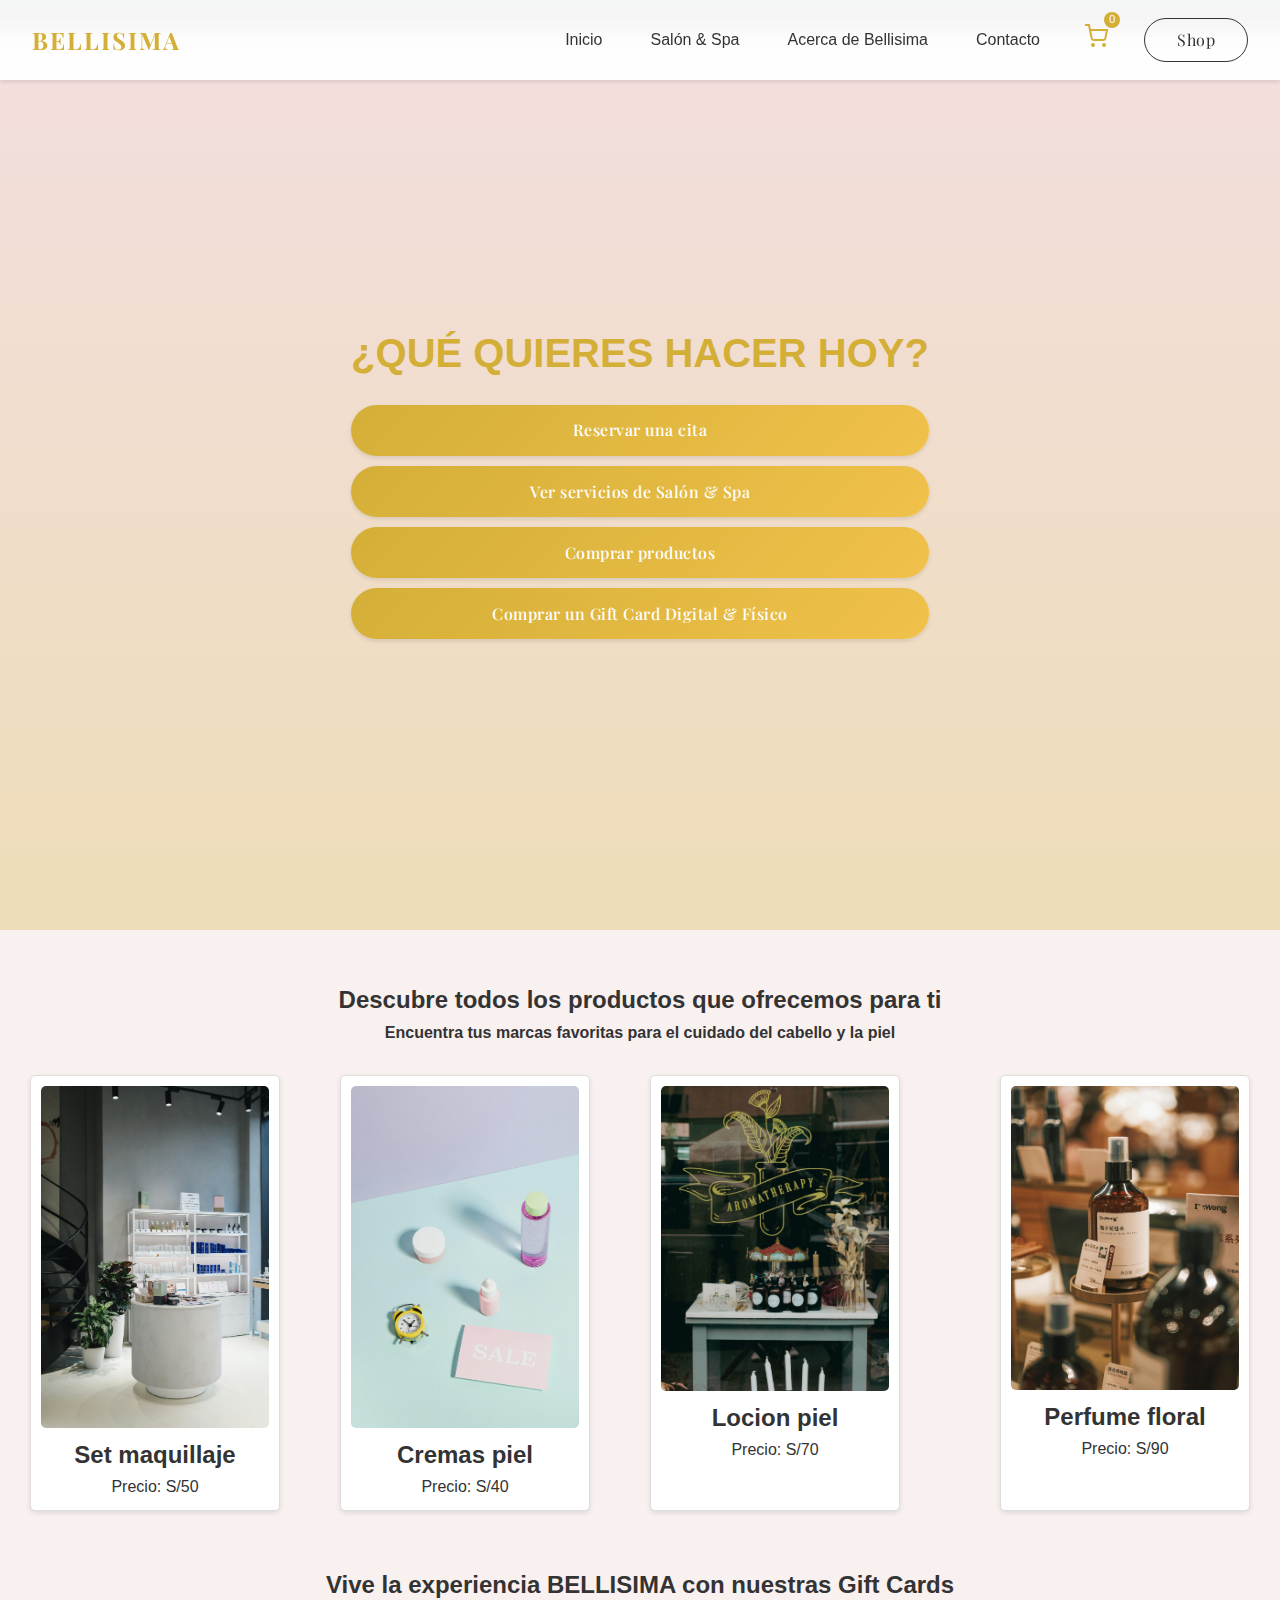
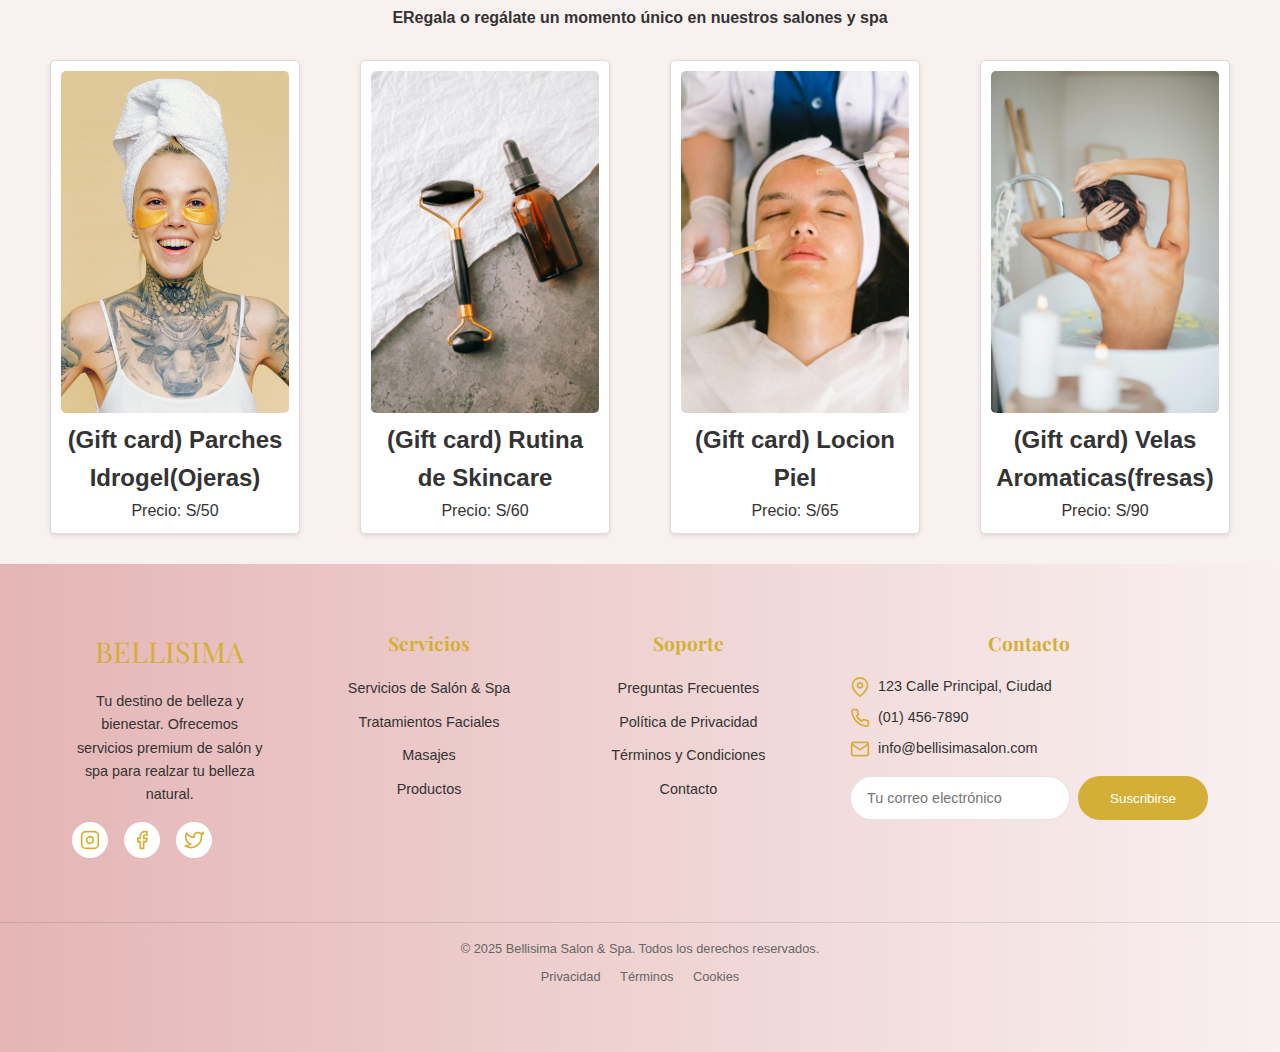
==== commit 8145ec60: "Actualizacion de nuevas paginas" ====
--- a/index.html
+++ b/index.html
@@ -21,7 +21,7 @@
     <!-- Estilos principales -->
     <link rel="stylesheet" href="css/main.css">
     <link rel="stylesheet" href="css/pages/comprar_productos.css">
-    
+    <link rel="stylesheet" href="css/pages/card.css">
     <!-- Estilos de componentes -->
     <link rel="stylesheet" href="css/components/navigation.css">
     <link rel="stylesheet" href="css/components/buttons.css">
@@ -45,8 +45,8 @@
             <div class="desktop-nav">
                 <div class="nav-links">
                     <a href="index.html" aria-current="page">Inicio</a>
-                    <a href="nosotros.html">Nosotros</a>
                     <a href="servicios.html">Salón & Spa</a>
+                    <a href="acerca.html">Acerca de Bellisima</a>
                     <a href="contacto.html">Contacto</a>
                 </div>
                 
@@ -118,7 +118,7 @@
                     <a href="citas.html" class="action-button">Reservar una cita</a>
                     <a href="servicios.html" class="action-button">Ver servicios de Salón & Spa </a>
                     <a href="comprar_productos.html" class="action-button">Comprar productos</a>
-                    <a href="#" class="action-button">Comprar un Gift Card Digital & Físico</a>
+                    <a href="card.html" class="action-button">Comprar un Gift Card Digital & Físico</a>
                 </div>
             </div>
     </div>
@@ -160,6 +160,47 @@
             </div>
         </section>
     </div>
+
+    <!-- Fin Sección Productos -->
+    <div>
+         <br>
+        <h2>Vive la experiencia BELLISIMA con nuestras Gift Cards</h2>
+        <h4>ERegala o regálate un momento único en nuestros salones y spa</h4>
+
+        <section class="productos">
+            <div class="producto digital">
+                <a href="card.html">
+                <img src="assets/img/Card dg 1.jpg" alt="Producto A"> <!-- Ruta a la imagen del Producto A -->
+                <h2> (Gift card) Parches Idrogel(Ojeras) </h2>
+                <p>Precio: S/50</p>
+                </a>
+            </div>
+            <div class="producto digital" >
+                <a href="card.html">
+                <img src="assets/img/Card dg 2.jpg" alt="Producto B"> <!-- Ruta a la imagen del Producto B -->
+                <h2> (Gift card) Rutina de Skincare </h2>
+                <p>Precio: S/60</p>
+                </a>
+            </div>
+            <div class="producto digital" >
+                <a href="card.html">
+                <img src="assets/img/Card dg 3.jpg" alt="Producto C"> <!-- Ruta a la imagen del Producto C -->
+                <h2>(Gift card) Locion Piel</h2>
+                <p>Precio: S/65</p>
+                 </a>
+            </div>
+            <div class="producto digital">
+                <a href="card.html">
+                <img src="assets/img/Card dg 4.jpg" alt="Producto D"> <!-- Ruta a la imagen del Producto D -->
+                <h2>(Gift card) Velas Aromaticas(fresas)</h2>
+                <p>Precio: S/90</p>
+            </a>
+            </div>
+        </section>
+    </div>
+    <!-- Gift Card -->
+
+    <!-- Fin Gift Card -->
 
     <!-- Footer -->
     <footer class="footer">
@@ -263,11 +304,6 @@
 
     <!-- Script de Google Analytics (opcional) -->
     <script async src="https://www.googletagmanager.com/gtag/js?id=G-XXXXXXXXXX"></script>
-    <script>
-        window.dataLayer = window.dataLayer || [];
-        function gtag(){dataLayer.push(arguments);}
-        gtag('js', new Date());
-        gtag('config', 'G-XXXXXXXXXX');
-    </script>
+    <script src="js/windowsDataLayer.js" defer></script>
 </body>
 </html>--- a/css/pages/card.css
+++ b/css/pages/card.css
@@ -0,0 +1,142 @@
+body {
+    font-family: "Times New Roman", Garamond, serif;
+    text-align: center;
+
+}
+.hero-title {
+    color: #D4AF37;
+}
+.filtro {
+    margin-bottom: 20px;
+}
+.filtro button {
+    padding: 10px;
+    margin: 5px;
+    border: none;
+    cursor: pointer;
+    font-size: 16px;
+    background-color: #D4AF37;
+    color: white;
+    border-radius: 5px;
+}
+.filtro button:hover {
+    background-color: #B8860B;
+}
+.productos {
+    display: flex;
+    flex-wrap: wrap;
+    justify-content: center;
+}
+.producto {
+    display: block;
+    width: 250px;
+    border: 1px solid #ddd;
+    margin: 10px;
+    padding: 10px;
+    text-align: center;
+    border-radius: 5px;
+}
+.producto img {
+    width: 100%;
+    height: auto;
+    border-radius: 5px;
+}        
+
+.modal {
+    display: none; /* Oculta el modal por defecto */
+    position: fixed; /* Fija el modal en la pantalla */
+    left: 0; /* Alinea el modal a la izquierda */
+    top: 40px; /* Alinea el modal en la parte superior */
+    width: 100%; /* Ancho completo del modal */
+    height: 100%; /* Altura completa del modal */
+    background-color: rgba(0, 0, 0, 0.5); /* Fondo semi-transparente oscuro */
+    justify-content: center; /* Centra horizontalmente el contenido del modal */
+    align-items: center; /* Centra verticalmente el contenido del modal */
+}
+
+.modal-contenido {
+    background-color: var(--color-background); /* Fondo rosa suave */
+    padding: 30px; /* Espaciado interno */
+    border-radius: 10px; /* Bordes redondeados */
+    box-shadow: 0 4px 8px rgba(0, 0, 0, 0.1); /* Sombra ligera */
+    max-width: 500px; /* Ancho máximo del modal */
+    width: 90%; /* Ancho relativo */
+    text-align: left; /* Texto alineado a la izquierda */
+    max-height: 80vh; /* Altura máxima del modal (80% de la altura de la ventana) */
+    overflow-y: auto; /* Scroll vertical interno */
+}
+
+.cerrar {
+    cursor: pointer; /* Cambia el cursor al pasar sobre el botón de cerrar */
+    color: var(--color-secondary); /* Color dorado */
+    float: right; /* Flota el botón de cerrar a la derecha */
+    font-size: 24px; /* Tamaño de fuente */
+}
+
+.modal-contenido h2 {
+    color: var(--color-primary); /* Rosa principal */
+    margin-top: 0; /* Sin margen superior */
+}
+
+.modal-contenido label {
+    display: block; /* Etiquetas como bloques */
+    margin-bottom: 10px; /* Margen inferior */
+    color: var(--color-text); /* Color del texto */
+}
+
+.modal-contenido input[type="text"],
+.modal-contenido input[type="number"] {
+    width: 100%; /* Ancho completo */
+    padding: 10px; /* Espaciado interno */
+    margin-bottom: 15px; /* Margen inferior */
+    border: 1px solid var(--color-primary); /* Borde rosa */
+    border-radius: 5px; /* Bordes redondeados */
+    box-sizing: border-box; /* Incluye el borde en el tamaño total */
+}
+
+.modal-contenido button {
+    background-color: var(--color-secondary); /* Fondo dorado */
+    color: var(--color-white); /* Texto blanco */
+    padding: 15px; /* Espaciado interno */
+    border: none; /* Sin bordes */
+    border-radius: 5px; /* Bordes redondeados */
+    cursor: pointer; /* Cambia el cursor al pasar sobre el botón */
+    width: 100%; /* Ancho completo */
+    font-size: 16px; /* Tamaño de fuente */
+}
+
+.modal-contenido button:hover {
+    background-color: #B98F1E; /* Fondo dorado oscuro al pasar el ratón */
+}
+
+.oculto {
+    display: none; /* Oculta el modal de confirmación */
+}
+
+#compraConfirmada .modal-contenido {
+    text-align: center; /* Texto centrado */
+}
+
+#compraConfirmada .modal-contenido h2 {
+    font-size: 2em; /* Tamaño de fuente grande */
+    color: var(--color-primary); /* Color rosa */
+}
+
+#compraConfirmada .modal-contenido p {
+    color: var(--color-text); /* Color del texto */
+}
+
+#compraConfirmada .modal-contenido button {
+    background-color: var(--color-secondary); /* Fondo dorado */
+    color: var(--color-white); /* Texto blanco */
+    padding: 15px; /* Espaciado interno */
+    border: none; /* Sin bordes */
+    border-radius: 5px; /* Bordes redondeados */
+    cursor: pointer; /* Cambia el cursor al pasar sobre el botón */
+    font-size: 16px; /* Tamaño de fuente */
+}
+
+#compraConfirmada .modal-contenido button:hover {
+    background-color: #B98F1E; /* Fondo dorado oscuro al pasar el ratón */
+}
+
